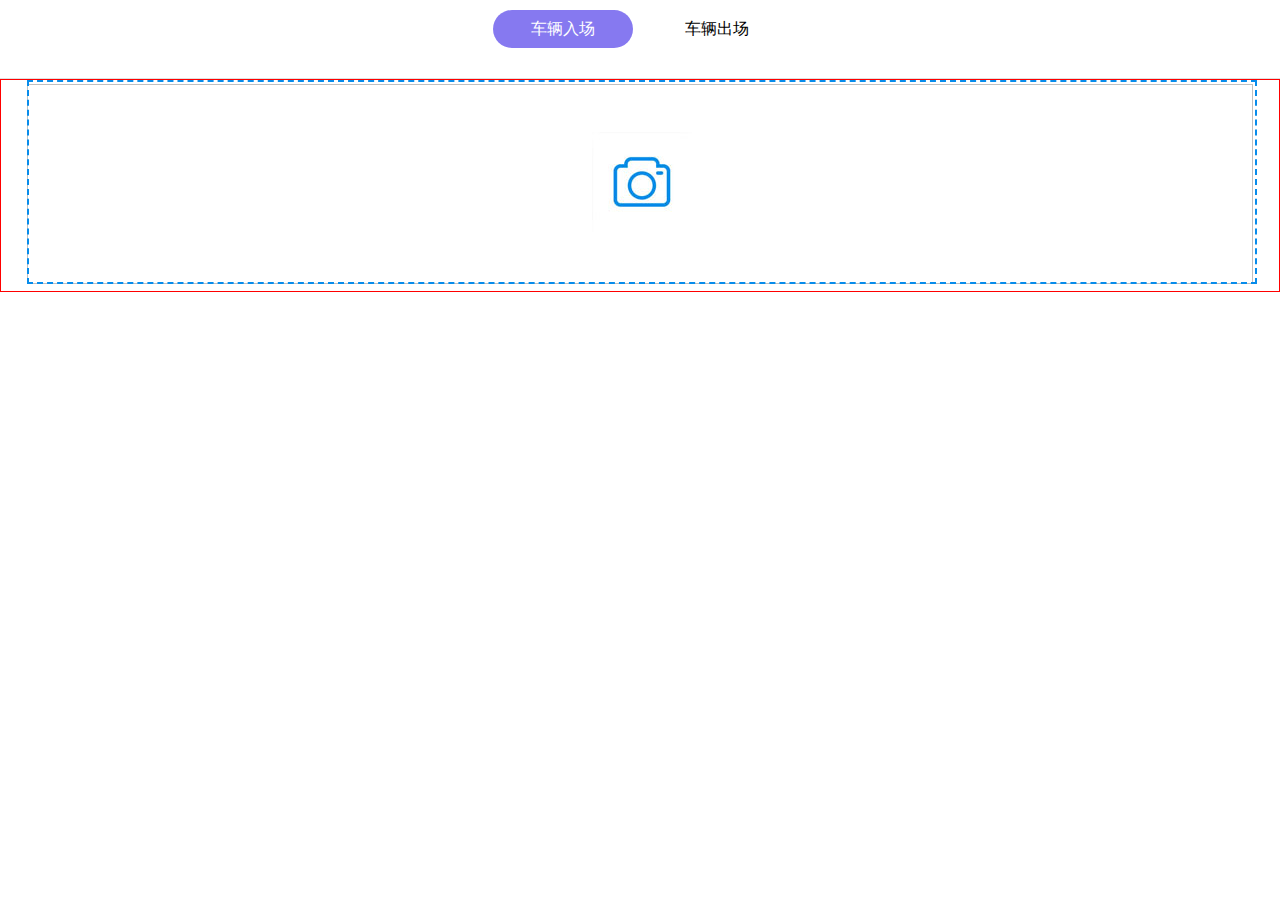
==== index.html @ 09776f49 "道路停车-2021-06-01" ====
﻿<!DOCTYPE html>
<html>

<head>
    <meta charset="utf-8">
    <meta http-equiv="X-UA-Compatible" content="IE=edge">
    <title>车辆系统</title>
    <meta name="description" content="">
    <meta name="viewport" content="width=device-width, initial-scale=1, shrink-to-fit=no">
    <meta name="robots" content="all,follow">
    <link rel="stylesheet" href="https://ajax.aspnetcdn.com/ajax/bootstrap/4.2.1/css/bootstrap.min.css">
    <link rel="stylesheet" href="css/style.default.css" id="theme-stylesheet">
    <link rel="stylesheet" type="text/css" href="css/verify.css">
    <link rel="stylesheet" type="text/css" href="statics/css/style.css"/>
</head>

<body>
<div class="customer">
    <div class="customer_top">
        <a href="javascript:;" class="two_sel" id="solutiont1"
           onMouseOver="hoverlia4('solutiont', 'solutiondiv', 1, 2,'two_sel')">车辆入场</a>
        <a href="javascript:;" id="solutiont2"
           onMouseOver="hoverlia4('solutiont', 'solutiondiv', 2, 2,'two_sel')">车辆出场</a>
    </div>
    <div id="solutiondiv1" style="border: red solid 1px;">
        <!--
            accept="image/*" 规定上传文件的类型，只支持图片
            capture="camera" 打开系统照相机进行拍照，触发
            onchange事件
          -->
        <div class="upload-file" id="upload-file">
            <input type="file" id="file" accept="image/*" onchange="getImageFile(event)" capture="camera">
        </div>
        <div style="margin-top: -200px">
            <img id='img' style="height: 200px;width: 96%;margin-left: 2%;">
        </div>
    </div>
    <div id="solutiondiv2" class="divhidden" style="border: #1c7430 solid 1px">

    </div>
</div>
<script src="statics/js/jquery.min.js"></script>
<script type="text/javascript">
    //js tab功能
    function g(o) {
        return document.getElementById(o);
    }

    function hoverlia4(t_n, t_n2, n, k, className) {
        for (var i = 1; i <= k; i++) {
            g(t_n2 + i).className = 'divhidden';
            g(t_n + i).className = '';
        }
        g(t_n2 + n).className = 'container';
        g(t_n + n).className = className;
        setTimeout(function () {
            $("#" + t_n2 + n).find(".anim").addClass("anim-show");
        }, 6)
    }

    //合作客户翻页调用
    $(".customer-buttons div").click(function () {
        var linum = $(this).index();
        var CaseList = $(".customer_items .item");
        $(this).addClass('disabled').siblings().removeClass('disabled');
        CaseList.eq(linum).show().siblings().hide();
    });

    function getImageFile(e) {
        // FileReader 方法参考地址：https://developer.mozilla.org/zh-CN/docs/Web/API/FileReader
        let reader = new FileReader();

        // readAsDataURL 方法参考地址：https://developer.mozilla.org/zh-CN/docs/Web/API/FileReader/readAsDataURL
        reader.readAsDataURL(e.target.files[0]);
        // 监听读取操作结束
        reader.onloadend = function () {
            // 取出base64代码
            var dataURL = reader.result;
            // 赋值到图片上显示出来
            document.getElementById("img").src = dataURL;
            document.getElementById('upload-file').style.backgroundImage='none';
        };
    }
</script>

</body>

</html>
---- css/style.default.css ----
/*
==========================================================
==========================================================

Bootstrap 4 Admin Template

https://bootstrapious.com/p/admin-template

==========================================================
==========================================================
*/
/*
* ==========================================================
*     GENERAL STYLES
* ==========================================================
*/
body {
  overflow-x: hidden;
}

a,
i,
span {
  display: inline-block;
  text-decoration: none;
  -webkit-transition: all 0.3s;
  transition: all 0.3s;
}

a:hover, a:focus,
i:hover,
i:focus,
span:hover,
span:focus {
  text-decoration: none;
}

section {
  padding: 50px 0;
}

canvas {
  -webkit-user-select: none;
  -moz-user-select: none;
  -ms-user-select: none;
  user-select: none;
}

.container-fluid {
  padding: 0 30px;
}

@media (max-width: 575px) {
  .container-fluid {
    padding: 0 15px;
  }
}

header.page-header {
  padding: 20px 0;
}

table {
  font-size: 0.9em;
  color: #666;
}

.card-close {
  position: absolute;
  top: 15px;
  right: 15px;
}

.card-close .dropdown-toggle {
  color: #999;
  background: none;
  border: none;
}

.card-close .dropdown-toggle:after {
  display: none;
}

.card-close .dropdown-menu {
  border: none;
  min-width: auto;
  font-size: 0.9em;
  border-radius: 0;
  -webkit-box-shadow: 3px 3px 3px rgba(0, 0, 0, 0.1), -2px -2px 3px rgba(0, 0, 0, 0.1);
  box-shadow: 3px 3px 3px rgba(0, 0, 0, 0.1), -2px -2px 3px rgba(0, 0, 0, 0.1);
}

.card-close .dropdown-menu a {
  color: #999 !important;
}

.card-close .dropdown-menu a:hover {
  background: #796AEE;
  color: #fff !important;
}

.card-close .dropdown-menu a i {
  margin-right: 10px;
  -webkit-transition: none;
  transition: none;
}

.content-inner {
  position: relative;
  width: calc(100% - 250px);
  min-height: calc(100vh - 70px);
  padding-bottom: 60px;
}

.content-inner.active {
  width: calc(100% - 90px);
}

.page-header {
  background: #fff;
  padding: 20px;
  -webkit-box-shadow: 2px 2px 2px rgba(0, 0, 0, 0.1);
  box-shadow: 2px 2px 2px rgba(0, 0, 0, 0.1);
  position: relative;
  z-index: 8;
}

*[class*="icon-"] {
  -webkit-transform: translateY(3px);
  transform: translateY(3px);
}

button,
input {
  outline: none !important;
}

.card {
  margin-bottom: 30px;
  -webkit-box-shadow: 2px 2px 2px rgba(0, 0, 0, 0.1), -1px 0 2px rgba(0, 0, 0, 0.05);
  box-shadow: 2px 2px 2px rgba(0, 0, 0, 0.1), -1px 0 2px rgba(0, 0, 0, 0.05);
}

.card-header {
  -webkit-box-shadow: 2px 2px 2px rgba(0, 0, 0, 0.05);
  box-shadow: 2px 2px 2px rgba(0, 0, 0, 0.05);
}

.card-header h1,
.card-header h2,
.card-header h3,
.card-header h4,
.card-header h5,
.card-header h6 {
  margin-bottom: 0;
}

.breadcrumb-holder {
  background: #fff;
}

.breadcrumb {
  background: #fff;
  position: relative;
  z-index: 7;
  border-radius: 0;
  padding: 15px 0;
  margin-bottom: 0;
}

.breadcrumb li.breadcrumb-item {
  color: #aaa;
  font-weight: 300;
}

/*=== Helpers ===*/
.text-bold {
  font-weight: 700;
}

.text-small {
  font-size: 0.9rem;
}

.text-xsmall {
  font-size: 0.8rem;
}

.bg-red {
  background: #ff7676 !important;
  color: #fff;
}

.bg-red:hover {
  color: #fff;
}

.bg-blue {
  background: #85b4f2 !important;
  color: #fff;
}

.bg-blue:hover {
  color: #fff;
}

.bg-yellow {
  background: #eef157 !important;
  color: #fff;
}

.bg-yellow:hover {
  color: #fff;
}

.bg-green {
  background: #54e69d !important;
  color: #fff;
}

.bg-green:hover {
  color: #fff;
}

.bg-orange {
  background: #ffc36d !important;
  color: #fff;
}

.bg-orange:hover {
  color: #fff;
}

.bg-violet {
  background: #796AEE !important;
  color: #fff;
}

.bg-violet:hover {
  color: #fff;
}

.bg-gray {
  background: #ced4da !important;
}

.bg-white {
  background: #fff !important;
}

.text-red {
  color: #ff7676;
}

.text-red:hover {
  color: #ff7676;
}

.text-yellow {
  color: #eef157;
}

.text-yellow:hover {
  color: #eef157;
}

.text-green {
  color: #54e69d;
}

.text-green:hover {
  color: #54e69d;
}

.text-orange {
  color: #ffc36d;
}

.text-orange:hover {
  color: #ffc36d;
}

.text-violet {
  color: #796AEE;
}

.text-violet:hover {
  color: #796AEE;
}

.text-blue {
  color: #85b4f2;
}

.text-blue:hover {
  color: #85b4f2;
}

.text-gray {
  color: #ced4da;
}

.text-gray:hover {
  color: #ced4da;
}

.text-uppercase {
  letter-spacing: 0.2em;
}

.lh-2 {
  line-height: 2;
}

.page {
  background: #EEF5F9;
}

.page .text-white {
  color: #fff;
}

.no-padding {
  padding: 0 !important;
}

.no-padding-bottom {
  padding-bottom: 0 !important;
}

.no-padding-top {
  padding-top: 0 !important;
}

.no-margin {
  margin: 0 !important;
}

.no-margin-bottom {
  margin-bottom: 0 !important;
}

.no-margin-top {
  margin-top: 0 !important;
}

.page {
  overflow-x: hidden;
}

.has-shadow {
  -webkit-box-shadow: 2px 2px 2px rgba(0, 0, 0, 0.1), -1px 0 2px rgba(0, 0, 0, 0.05);
  box-shadow: 2px 2px 2px rgba(0, 0, 0, 0.1), -1px 0 2px rgba(0, 0, 0, 0.05);
}

.badge {
  font-weight: 400;
}

.badge-rounded {
  border-radius: 50px;
}

.list-group-item {
  border-right: 0;
  border-left: 0;
}

.list-group-item:first-child, .list-group-item:last-child {
  border-radius: 0;
}

.overflow-hidden {
  overflow: hidden;
}

.tile-link {
  position: absolute;
  cursor: pointer;
  width: 100%;
  height: 100%;
  left: 0;
  top: 0;
  z-index: 30;
}

/*
* ==========================================================
*     SIDEBAR
* ==========================================================
*/
nav.side-navbar {
  background: #fff;
  min-width: 250px;
  max-width: 250px;
  color: #686a76;
  -webkit-box-shadow: 1px 1px 1px rgba(0, 0, 0, 0.1);
  box-shadow: 1px 1px 1px rgba(0, 0, 0, 0.1);
  z-index: 9;
  /*==== Sidebar Header ====*/
  /*==== Sidebar Menu ====*/
  /*==== Shrinked Sidebar ====*/
}

nav.side-navbar a {
  color: inherit;
  position: relative;
  font-size: 0.9em;
}

nav.side-navbar a[data-toggle="collapse"]::before {
  content: '\f104';
  display: inline-block;
  -webkit-transform: translateY(-50%);
  transform: translateY(-50%);
  font-family: 'FontAwesome';
  position: absolute;
  top: 50%;
  right: 20px;
}

nav.side-navbar a[aria-expanded="true"] {
  background: #EEF5F9;
}

nav.side-navbar a[aria-expanded="true"]::before {
  content: '\f107';
}

nav.side-navbar a i {
  font-size: 1.2em;
  margin-right: 10px;
  -webkit-transition: none;
  transition: none;
}

nav.side-navbar .sidebar-header {
  padding: 30px 15px;
}

nav.side-navbar .avatar {
  width: 55px;
  height: 55px;
}

nav.side-navbar .title {
  margin-left: 10px;
}

nav.side-navbar .title h1 {
  color: #333;
}

nav.side-navbar .title p {
  font-size: 0.9em;
  font-weight: 200;
  margin-bottom: 0;
  color: #aaa;
}

nav.side-navbar span.heading {
  text-transform: uppercase;
  font-weight: 400;
  margin-left: 20px;
  color: #ccc;
  font-size: 0.8em;
}

nav.side-navbar ul {
  padding: 15px 0;
}

nav.side-navbar ul li {
  /* submenu item active */
}

nav.side-navbar ul li a {
  padding: 10px 15px;
  text-decoration: none;
  display: block;
  font-weight: 300;
  border-left: 4px solid transparent;
}

nav.side-navbar ul li a:hover {
  background: #796AEE;
  border-left: 4px solid #3b25e6;
  color: #fff;
}

nav.side-navbar ul li li a {
  padding-left: 50px;
  background: #EEF5F9;
}

nav.side-navbar ul li.active > a {
  background: #796AEE;
  color: #fff;
  border-left: 4px solid #3b25e6;
}

nav.side-navbar ul li.active > a:hover {
  background: #796AEE;
}

nav.side-navbar ul li li.active > a {
  background: #8e81f1;
}

nav.side-navbar ul li ul {
  padding: 0;
}

nav.side-navbar.shrinked {
  min-width: 90px;
  max-width: 90px;
  text-align: center;
}

nav.side-navbar.shrinked span.heading {
  margin: 0;
}

nav.side-navbar.shrinked ul li a {
  padding: 15px 2px;
  border: none;
  font-size: 0.8em;
  color: #aaa;
  -webkit-transition: color 0.3s, background 0.3s;
  transition: color 0.3s, background 0.3s;
}

nav.side-navbar.shrinked ul li a[data-toggle="collapse"]::before {
  content: '\f107';
  -webkit-transform: translateX(50%);
  transform: translateX(50%);
  position: absolute;
  top: auto;
  right: 50%;
  bottom: 0;
  left: auto;
}

nav.side-navbar.shrinked ul li a[data-toggle="collapse"][aria-expanded="true"]::before {
  content: '\f106';
}

nav.side-navbar.shrinked ul li a:hover {
  color: #fff;
  border: none;
}

nav.side-navbar.shrinked ul li a:hover i {
  color: #fff;
}

nav.side-navbar.shrinked ul li a i {
  margin-right: 0;
  margin-bottom: 2px;
  display: block;
  font-size: 1rem;
  color: #333;
  -webkit-transition: color 0.3s;
  transition: color 0.3s;
}

nav.side-navbar.shrinked ul li.active > a {
  color: #fff;
}

nav.side-navbar.shrinked ul li.active > a i {
  color: #fff;
}

nav.side-navbar.shrinked .sidebar-header .title {
  display: none;
}

/* SIDEBAR MEDIAQUERIES ----------------------------------- */
@media (max-width: 1199px) {
  nav.side-navbar {
    margin-left: -90px;
    min-width: 90px;
    max-width: 90px;
    text-align: center;
    overflow: hidden;
  }
  nav.side-navbar span.heading {
    margin: 0;
  }
  nav.side-navbar ul li a {
    padding: 15px 2px;
    border: none;
    font-size: 0.8em;
    color: #aaa;
    -webkit-transition: color 0.3s, background 0.3s;
    transition: color 0.3s, background 0.3s;
  }
  nav.side-navbar ul li a[data-toggle="collapse"]::before {
    content: '\f107';
    -webkit-transform: translateX(50%);
    transform: translateX(50%);
    position: absolute;
    top: auto;
    right: 50%;
    bottom: 0;
    left: auto;
  }
  nav.side-navbar ul li a[data-toggle="collapse"][aria-expanded="true"]::before {
    content: '\f106';
  }
  nav.side-navbar ul li a:hover {
    color: #fff;
    border: none;
  }
  nav.side-navbar ul li a:hover i {
    color: #fff;
  }
  nav.side-navbar ul li a i {
    margin-right: 0;
    margin-bottom: 5px;
    display: block;
    font-size: 1.6em;
    color: #333;
    -webkit-transition: color 0.3s;
    transition: color 0.3s;
  }
  nav.side-navbar ul li.active > a {
    color: #fff;
  }
  nav.side-navbar ul li.active > a i {
    color: #fff;
  }
  nav.side-navbar .sidebar-header .title {
    display: none;
  }
  nav.side-navbar.shrinked {
    margin-left: 0;
  }
  .content-inner {
    width: 100%;
  }
  .content-inner.active {
    width: calc(100% - 90px);
  }
}

/*
* ==========================================================
*     MAIN NAVBAR
* ==========================================================
*/
nav.navbar {
  background: #2f333e;
  padding-top: 15px;
  padding-bottom: 15px;
  color: #fff;
  position: relative;
  border-radius: 0;
  -webkit-box-shadow: 2px 2px 2px rgba(0, 0, 0, 0.2);
  box-shadow: 2px 2px 2px rgba(0, 0, 0, 0.2);
  z-index: 10;
  padding-left: 0;
  padding-right: 0;
  /*==== Toggle Sidebar Btn ====*/
  /*==== Navbar Items ====*/
  /*==== Search Box ====*/
  /*==== Dropdowns ====*/
}

nav.navbar .badge {
  width: 22px;
  height: 22px;
  line-height: 22px;
  text-align: center;
  padding: 0;
  border-radius: 50%;
}

nav.navbar .navbar-holder {
  width: 100%;
}

nav.navbar a {
  color: inherit;
}

nav.navbar .container-fluid {
  width: 100%;
}

nav.navbar .menu-btn {
  margin-right: 20px;
  font-size: 1.2em;
  -webkit-transition: all 0.7s;
  transition: all 0.7s;
}

nav.navbar .menu-btn span {
  width: 20px;
  height: 2px;
  background: #fff;
  display: block;
  margin: 4px auto 0;
  -webkit-transition: all 0.3s cubic-bezier(0.81, -0.33, 0.345, 1.375);
  transition: all 0.3s cubic-bezier(0.81, -0.33, 0.345, 1.375);
}

nav.navbar .menu-btn span:nth-of-type(2) {
  position: relative;
  width: 35px;
  -webkit-transform: rotateY(180deg);
  transform: rotateY(180deg);
}

nav.navbar .menu-btn span:nth-of-type(2)::before, nav.navbar .menu-btn span:nth-of-type(2)::after {
  content: '';
  width: 6px;
  height: 2px;
  display: block;
  background: #fff;
  -webkit-transform: rotate(45deg);
  transform: rotate(45deg);
  position: absolute;
  top: 2px;
  left: 0;
  -webkit-transition: all 0.7s;
  transition: all 0.7s;
}

nav.navbar .menu-btn span:nth-of-type(2)::after {
  -webkit-transform: rotate(145deg);
  transform: rotate(145deg);
  position: absolute;
  top: -2px;
  left: 0;
}

nav.navbar .menu-btn.active span:first-of-type {
  -webkit-transform: translateY(12px);
  transform: translateY(12px);
}

nav.navbar .menu-btn.active span:nth-of-type(2) {
  -webkit-transform: none;
  transform: none;
}

nav.navbar .menu-btn.active span:last-of-type {
  -webkit-transform: translateY(-12px);
  transform: translateY(-12px);
}

nav.navbar .nav-link {
  position: relative;
}

nav.navbar .nav-link span.badge-corner {
  position: absolute;
  top: 0;
  right: 0;
  font-weight: 400;
  font-size: 0.7em;
}

nav.navbar .nav-link.language span {
  margin-left: .3rem;
  vertical-align: middle;
}

nav.navbar .nav-link.logout i {
  margin-left: 10px;
}

nav.navbar .nav-menu {
  margin-bottom: 0;
}

nav.navbar .search-box {
  width: 100%;
  height: 100%;
  position: absolute;
  top: 0;
  right: 0;
  padding: 0;
  background: #fff;
  z-index: 12;
  border-radius: 0;
  display: none;
}

nav.navbar .search-box .dismiss {
  position: absolute;
  top: 50%;
  right: 20px;
  -webkit-transform: translateY(-50%);
  transform: translateY(-50%);
  background: none;
  border: none;
  cursor: pointer;
  font-size: 1.5em;
  color: #999;
}

nav.navbar .search-box form {
  height: 100%;
}

nav.navbar .search-box form input {
  height: 100%;
  border: none;
  padding: 20px;
}

nav.navbar .dropdown-toggle::after {
  border: none !important;
  content: '\f107';
  vertical-align: baseline;
  font-family: 'FontAwesome';
  margin-left: .3rem;
}

nav.navbar .dropdown-menu {
  right: 0;
  min-width: 250px;
  left: auto;
  margin-top: 15px;
  margin-bottom: 0;
  padding: 15px 0;
  max-width: 400px;
  border-radius: 0;
  border: none;
  -webkit-box-shadow: 2px 2px 2px rgba(0, 0, 0, 0.1), -2px 0 2px rgba(0, 0, 0, 0.1);
  box-shadow: 2px 2px 2px rgba(0, 0, 0, 0.1), -2px 0 2px rgba(0, 0, 0, 0.1);
}

nav.navbar .dropdown-menu .dropdown-item {
  background: #fff;
  padding: 10px 20px;
  font-size: 0.8rem;
  color: #777;
  width: 100%;
}

nav.navbar .dropdown-menu .dropdown-item:hover {
  background: #f5f5f5;
}

nav.navbar .dropdown-menu .dropdown-item i {
  width: 30px;
  height: 30px;
  line-height: 30px;
  background: #796AEE;
  text-align: center;
  color: #fff;
  border-radius: 50%;
  margin-right: 10px;
}

nav.navbar .dropdown-menu .dropdown-item small {
  margin-left: 40px;
}

nav.navbar .dropdown-menu span {
  position: static;
  font-size: 0.9em;
  color: #999;
}

nav.navbar .dropdown-menu strong {
  font-weight: 700;
}

nav.navbar .dropdown-menu .msg-profile {
  width: 45px;
  height: 45px;
  margin-right: 10px;
}

nav.navbar .dropdown-menu h3 {
  font-weight: 500;
}

/* MAIN NAVBAR MEDIAQUERIES ----------------------------------- */
@media (max-width: 1199px) {
  nav.navbar {
    /*==== Toggle Sidebar Btn ====*/
  }
  nav.navbar .menu-btn {
    margin-right: 20px;
    font-size: 1.2em;
    -webkit-transition: all 0.7s;
    transition: all 0.7s;
  }
  nav.navbar .menu-btn span:first-of-type {
    -webkit-transform: translateY(12px);
    transform: translateY(12px);
  }
  nav.navbar .menu-btn span:nth-of-type(2) {
    -webkit-transform: none;
    transform: none;
  }
  nav.navbar .menu-btn span:nth-of-type(2)::before, nav.navbar .menu-btn span:nth-of-type(2)::after {
    -webkit-transform: rotate(45deg);
    transform: rotate(45deg);
  }
  nav.navbar .menu-btn span:nth-of-type(2)::after {
    -webkit-transform: rotate(145deg);
    transform: rotate(145deg);
    position: absolute;
    top: -2px;
    left: 0;
  }
  nav.navbar .menu-btn span:last-of-type {
    -webkit-transform: translateY(-12px);
    transform: translateY(-12px);
  }
  nav.navbar .menu-btn.active span:first-of-type {
    -webkit-transform: none;
    transform: none;
  }
  nav.navbar .menu-btn.active span:nth-of-type(2) {
    -webkit-transform: rotateY(180deg);
    transform: rotateY(180deg);
  }
  nav.navbar .menu-btn.active span:last-of-type {
    -webkit-transform: none;
    transform: none;
  }
}

@media (max-width: 575px) {
  nav.navbar {
    font-size: 14px;
  }
  nav.navbar .badge {
    width: 19px;
    height: 19px;
  }
  nav.navbar .nav-item > a {
    font-size: 13px;
  }
  nav.navbar .dropdown-menu {
    right: auto;
    left: -50%;
    -webkit-transform: translateX(-50%);
    transform: translateX(-50%);
  }
}

/*
* ==========================================================
*     DASHBOARD COUNTS SECTION
* ==========================================================
*/
section.dashboard-counts .icon {
  width: 40px;
  height: 40px;
  line-height: 40px;
  text-align: center;
  min-width: 40px;
  max-width: 40px;
  border-radius: 50%;
}

section.dashboard-counts .title {
  font-size: 1.1em;
  font-weight: 300;
  color: #777;
  margin: 0 20px;
}

section.dashboard-counts .progress {
  margin-top: 10px;
  height: 4px;
}

section.dashboard-counts .number {
  font-size: 1.8em;
  font-weight: 300;
}

section.dashboard-counts .number strong {
  font-weight: 700;
}

section.dashboard-counts .row {
  padding: 30px 15px;
  margin: 0;
}

section.dashboard-counts div[class*='col-'] .item {
  border-right: 1px solid #eee;
  padding: 15px 0;
}

section.dashboard-counts div[class*='col-']:last-of-type .item {
  border-right: none;
}

/*  DASHBOARD COUNTS MEDIAQUERIES ------------------------ */
@media (max-width: 1199px) {
  section.dashboard-counts div[class*='col-']:nth-of-type(2) .item {
    border-right: none;
  }
}

@media (max-width: 575px) {
  section.dashboard-counts div[class*='col-'] .item {
    border-right: none;
  }
}

/*
* ==========================================================
*     DASHBOARD HEADER SECTION
* ==========================================================
*/
.statistic {
  padding: 20px 15px;
  margin-bottom: 15px;
}

.statistic:last-of-type {
  margin-bottom: 0;
}

.statistic strong {
  font-size: 1.5em;
  color: #333;
  font-weight: 700;
  line-height: 1;
}

.statistic small {
  color: #aaa;
  text-transform: uppercase;
}

.statistic .icon {
  width: 40px;
  height: 40px;
  line-height: 40px;
  text-align: center;
  min-width: 40px;
  max-width: 40px;
  color: #fff;
  border-radius: 50%;
  margin-right: 15px;
}

.chart .title {
  padding: 15px 0 0 15px;
}

.chart .title strong {
  font-weight: 700;
  font-size: 1.2em;
}

.chart .title small {
  color: #aaa;
  text-transform: uppercase;
}

.chart .line-chart {
  width: 100%;
  height: 100%;
  padding: 20px 0;
}

.chart .line-chart canvas {
  width: calc(100% - 30px) !important;
}

.chart .bar-chart {
  margin-bottom: 15px;
}

.chart .bar-chart canvas {
  padding: 15px;
  width: 100%;
  margin: 0;
}

/*  DASHBOARD HEADER  MEDIAQUERIES ------------------------*/
@media (max-width: 991px) {
  section.dashboard-header div[class*='col-'] {
    margin-bottom: 20px;
  }
}

/*
* ==========================================================
*     PROJECTS SECTION
* ==========================================================
*/
.project .row {
  margin: 0;
  padding: 15px 0;
  margin-bottom: 15px;
}

.project div[class*='col-'] {
  border-right: 1px solid #eee;
}

.project .text h3 {
  margin-bottom: 0;
  color: #555;
}

.project .text small {
  color: #aaa;
  font-size: 0.75em;
}

.project .project-date span {
  font-size: 0.9em;
  color: #999;
}

.project .image {
  max-width: 50px;
  min-width: 50px;
  height: 50px;
  margin-right: 15px;
}

.project .time,
.project .comments,
.project .project-progress {
  color: #999;
  font-size: 0.9em;
  margin-right: 20px;
}

.project .time i,
.project .comments i,
.project .project-progress i {
  margin-right: 5px;
}

.project .project-progress {
  width: 200px;
}

.project .project-progress .progress {
  height: 4px;
}

.project .card {
  margin-bottom: 0;
}

/* PROJECTS SECTION ------------------------------------- */
@media (max-width: 991px) {
  .project .right-col {
    margin-top: 20px;
    margin-left: 65px;
  }
  .project .project-progress {
    width: 150px;
  }
}

@media (max-width: 480px) {
  .project .project-progress {
    display: none;
  }
}

/*
* ==========================================================
*     CLIENT SECTION
* ==========================================================
*/
/*====== Work Amount Box ======*/
.work-amount .chart {
  margin: 40px auto;
  position: relative;
}

.work-amount .chart .text {
  display: inline-block;
  position: absolute;
  top: 50%;
  left: 50%;
  -webkit-transform: translate(-50%, -50%);
  transform: translate(-50%, -50%);
}

.work-amount .chart strong {
  font-size: 1.5rem;
}

.work-amount .chart span {
  color: #999;
  font-weight: 300;
}

.work-amount li span {
  font-size: 0.85em;
  margin-bottom: 10px;
  color: #777;
  display: block;
}

.work-amount li span::before {
  content: '';
  display: inline-block;
  margin-right: 10px;
  width: 7px;
  height: 7px;
  line-height: 7px;
  background: #85b4f2;
  border-radius: 50%;
}

/*====== Client Profile Box ======*/
.client .client-avatar {
  width: 100px;
  height: 100px;
  margin: 0 auto;
  position: relative;
}

.client .client-avatar .status {
  content: '';
  display: block;
  width: 18px;
  height: 18px;
  border: 3px solid #fff;
  border-radius: 50%;
  position: absolute;
  right: 4px;
  bottom: 4px;
}

.client .client-title {
  margin-top: 20px;
}

.client .client-title h3 {
  font-weight: 500;
  color: #555;
}

.client .client-title span {
  font-size: 0.9em;
  color: #aaa;
  display: block;
}

.client .client-title a {
  padding: 2px 30px;
  border-radius: 40px;
  background: #54e69d;
  color: #fff;
  margin-top: 5px;
  font-size: 0.9em;
  text-decoration: none;
}

.client .client-title a:hover {
  background: #85b4f2;
}

.client .client-info {
  margin-top: 20px;
}

.client .client-info strong {
  font-weight: 700;
}

.client .client-social {
  margin-top: 20px;
}

.client .client-social a {
  color: #aaa;
}

/*====== Total Overdue Box ======*/
.overdue .chart canvas {
  width: 100% !important;
  z-index: 1;
}

.overdue .card {
  margin-bottom: 0;
}

.overdue .card-body {
  padding: 20px;
}

.overdue .card-body small {
  font-weight: 300;
  color: #aaa;
}

.overdue .card-body h3 {
  margin-bottom: 5px;
}

.overdue .number {
  font-size: 1.8em;
  font-weight: 400;
  color: #555;
  margin: 35px 0;
}

/*
* ==========================================================
*     FEEDS SECTION
* ==========================================================
*/
/*====== Checklist Box ======*/
.checklist label {
  font-size: 0.8em;
  color: #999;
  line-height: 1.8em;
  margin-bottom: 0;
}

.checklist .item {
  padding: 20px;
}

.checklist .item:nth-of-type(even) {
  background: #fafafa;
}

/*====== Trending Articles Box ======*/
.articles a {
  text-decoration: none !important;
  display: block;
  margin-bottom: 0;
  color: #555;
}

.articles .badge {
  font-size: 0.7em;
  padding: 5px 10px;
  line-height: 1;
  margin-left: 10px;
}

.articles .item {
  padding: 20px;
}

.articles .item:nth-of-type(even) {
  background: #fafafa;
}

.articles .item .image {
  min-width: 50px;
  max-width: 50px;
  height: 50px;
  margin-right: 15px;
}

.articles .item img {
  padding: 3px;
  border: 1px solid #28a745;
}

.articles .item h3 {
  color: #555;
  font-weight: 400;
  margin-bottom: 0;
}

.articles .item small {
  color: #aaa;
  font-size: 0.75em;
}

/*
* ==========================================================
*     UPDATES SECTION
* ==========================================================
*/
/*====== Recent Updates Box ======*/
.recent-updates .item {
  padding: 20px;
}

.recent-updates .item:nth-of-type(even) {
  background: #fafafa;
}

.recent-updates .icon {
  margin-right: 10px;
}

.recent-updates h5 {
  margin-bottom: 5px;
  color: #333;
  font-weight: 400;
}

.recent-updates p {
  font-size: 0.8em;
  color: #aaa;
  margin-bottom: 0;
}

.recent-updates .date {
  font-size: 0.9em;
  color: #adadad;
}

.recent-updates .date strong {
  font-size: 1.4em;
  line-height: 0.8em;
  display: block;
}

.recent-updates .date span {
  font-size: 0.9em;
  font-weight: 300;
}

/*====== Daily Feeds Box ======*/
.daily-feeds .item {
  padding: 20px;
  border-bottom: 1px solid #eee;
}

.daily-feeds .feed-profile {
  max-width: 50px;
  min-width: 50px;
  margin-right: 10px;
}

.daily-feeds h5 {
  margin-bottom: 0;
  color: #555;
}

.daily-feeds span {
  font-size: 0.8em;
  color: #999;
}

.daily-feeds .full-date {
  font-size: 0.85em;
  color: #aaa;
  font-weight: 300;
}

.daily-feeds .CTAs {
  margin-top: 5px;
}

.daily-feeds .CTAs a {
  font-size: 0.7em;
  padding: 3px 8px;
  margin-right: 5px;
}

.daily-feeds .CTAs a i {
  margin-right: 5px;
}

.daily-feeds .quote {
  background: #fafafa;
  margin-top: 5px;
  border-radius: 0;
  padding: 15px;
  margin-left: 60px;
}

.daily-feeds .quote small {
  font-size: 0.75em;
  color: #777;
}

.daily-feeds .date {
  font-size: 0.9em;
  color: #aaa;
}

/*====== Recent Activities Box ======*/
.recent-activities .item {
  padding: 0 15px;
  border-bottom: 1px solid #eee;
}

.recent-activities .item div[class*='col-'] {
  padding: 15px;
}

.recent-activities h5 {
  font-weight: 400;
  color: #333;
}

.recent-activities p {
  font-size: 0.75em;
  color: #999;
}

.recent-activities .icon {
  width: 35px;
  height: 35px;
  line-height: 35px;
  background: #f5f5f5;
  text-align: center;
  display: inline-block;
}

.recent-activities .date {
  font-size: 0.75em;
  color: #999;
  padding: 10px;
}

.recent-activities .date-holder {
  padding: 0 !important;
  border-right: 1px solid #eee;
}

/*
* ==========================================================
*     FOOTER
* ==========================================================
*/
footer.main-footer {
  position: absolute;
  bottom: 0;
  width: 100%;
  background: #2f333e;
  color: #fff;
  padding: 20px 10px;
}

footer.main-footer a {
  color: inherit;
}

footer.main-footer p {
  margin: 0;
  font-size: 0.8em;
}

/* FOOTER MEDIAQUERIES  --------------------------------- */
@media (max-width: 575px) {
  footer.main-footer div[class*='col'] {
    text-align: center !important;
  }
}

section.charts div[class*="col-"] {
  margin-bottom: 30px;
}

section.charts header {
  padding: 30px 0;
}

section.charts div[class*="col-"] {
  margin-bottom: 0;
}

/*
* ==========================================================
*     LINE CHART
* ==========================================================
*/
.line-chart-example .card-block {
  padding: 20px;
}

/*
* ==========================================================
*     POLAR CHART
* ==========================================================
*/
/*
* ==========================================================
*     POLAR CHART
* ==========================================================
*/
.polar-chart-example canvas {
  max-width: 350px;
  max-height: 350px;
  margin: 20px auto;
}

/*
* ==========================================================
*     PIE CHART
* ==========================================================
*/
.pie-chart-example canvas {
  max-width: 350px;
  max-height: 350px;
  margin: 15px auto;
}

/*
* ==========================================================
*     RADAR CHART
* ==========================================================
*/
.radar-chart-example canvas {
  max-width: 350px;
  max-height: 350px;
  margin: 20px auto;
}

/* FORMS MEDIAQUERIES -------------------------- */
@media (max-width: 991px) {
  section.charts h2 {
    font-size: 1rem;
  }
}

/*
* ==========================================================
*     FORMS
* ==========================================================
*/
.form-control {
  height: calc(2.25rem + 2px);
  border: 1px solid #dee2e6;
  border-radius: 0;
  padding: 0.375rem 0.75rem;
}

.form-control::-moz-placeholder {
  font-size: 0.9em;
  font-weight: 300;
  font-family: "Poppins", sans-serif;
  color: #aaa;
}

.form-control::-webkit-input-placeholder {
  font-size: 0.9em;
  font-weight: 300;
  font-family: "Poppins", sans-serif;
  color: #aaa;
}

.form-control:-ms-input-placeholder {
  font-size: 0.9em;
  font-weight: 300;
  font-family: "Poppins", sans-serif;
  color: #aaa;
}

.form-control:focus {
  color: #495057;
  background-color: #fff;
  border-color: #796AEE;
  outline: none;
  -webkit-box-shadow: 0 0 0 0.2rem rgba(121, 106, 238, 0.25);
  box-shadow: 0 0 0 0.2rem rgba(121, 106, 238, 0.25);
}

.form-control-sm {
  height: calc(1.8125rem + 2px);
  padding: 0.25rem 0.5rem;
  font-size: 0.875rem;
  line-height: 1.5;
}

.form-control-lg {
  height: calc(2.875rem + 2px);
  padding: 0.5rem 1rem;
  font-size: 1.25rem;
  line-height: 1.5;
}

textarea.form-control {
  height: auto;
}

select.form-control[size], select.form-control[multiple] {
  height: auto;
}

select.form-control option {
  color: #999;
}

.input-group .dropdown-menu {
  padding: 15px;
  color: #777;
  border-radius: 0;
}

.input-group .dropdown-menu a {
  padding: 5px 0;
  color: inherit;
  text-decoration: none;
}

.input-group .dropdown-menu a:hover {
  color: #796AEE;
  background: none;
}

.input-group-text {
  color: #868e96;
  background: #f8f9fa;
  border-color: #dee2e6;
  border-radius: 0;
}

.input-group-text .checkbox-template, .input-group-text .radio-template {
  -webkit-transform: none;
  transform: none;
}

.form-control-label {
  font-size: .9rem;
  color: #777;
}

button, input[type='submit'] {
  cursor: pointer;
  font-family: inherit;
  font-weight: 300 !important;
}

.input-group .dropdown-toggle {
  background: #f5f5f5;
  color: #777;
}

.checkbox-template, .radio-template {
  -webkit-transform: translateY(3px);
  transform: translateY(3px);
  -webkit-user-select: none;
  -moz-user-select: none;
  -ms-user-select: none;
  user-select: none;
  cursor: pointer;
  position: relative;
}

.checkbox-template + label, .radio-template + label {
  margin-left: 10px;
}

.checkbox-template::before, .radio-template::before {
  margin-right: 10px;
  content: '';
  display: inline-block;
  -webkit-transform: translate(-2px, -2px);
  transform: translate(-2px, -2px);
  width: 18px;
  height: 18px;
  line-height: 18px;
  text-align: center;
  background: #dae2e7;
  -webkit-transition: all 0.2s;
  transition: all 0.2s;
}

.checkbox-template::after, .radio-template::after {
  content: '\f00c';
  width: 12px;
  height: 12px;
  line-height: 12px;
  text-align: center;
  display: block;
  font-family: 'FontAwesome';
  position: absolute;
  top: 1px;
  left: 1px;
  font-size: 0.7em;
  opacity: 0;
  -webkit-transition: all 0.2s;
  transition: all 0.2s;
  color: #fff;
}

.checkbox-template:checked::before, .radio-template:checked::before {
  background: #796AEE;
}

.checkbox-template:checked::after, .radio-template:checked::after {
  opacity: 1;
}

.radio-template::before {
  border-radius: 50%;
  -webkit-transform: translate(-3px, -3px);
  transform: translate(-3px, -3px);
}

.radio-template::after {
  width: 6px;
  height: 6px;
  line-height: 6px;
  text-align: center;
  position: absolute;
  top: 3px;
  left: 3px;
  border-radius: 50%;
  content: '';
}

.radio-template:checked::after {
  background: #fff;
}

input.input-material {
  width: 100%;
  border: none;
  border-bottom: 1px solid #eee;
  padding: 10px 0;
}

input.input-material.is-invalid {
  border-color: #dc3545 !important;
}

input.input-material:focus {
  border-color: #796AEE;
}

input.input-material ~ label {
  color: #aaa;
  position: absolute;
  top: 14px;
  left: 0;
  cursor: text;
  -webkit-transition: all 0.2s;
  transition: all 0.2s;
  font-weight: 300;
}

input.input-material ~ label.active {
  font-size: 0.8rem;
  top: -10px;
  color: #796AEE;
}

input.input-material.is-invalid ~ label {
  color: #dc3545;
}

.form-group-material {
  position: relative;
  margin-bottom: 30px;
}

.modal-content {
  border-radius: 0;
}

.i-checks {
  display: -webkit-box;
  display: -ms-flexbox;
  display: flex;
}

/*
* ==========================================================
*     FORM PAGE
* ==========================================================
*/
.forms p {
  font-size: 0.9em;
  color: #555;
}

.forms form small {
  font-size: 0.8em;
  color: #999;
  font-weight: 300;
}

.forms .line {
  width: 100%;
  height: 1px;
  border-bottom: 1px dashed #eee;
  margin: 30px 0;
}

/*
* ==========================================================
*     LOGIN PAGE
* ==========================================================
*/
.login-page {
  position: relative;
}

.login-page::before {
  content: '';
  width: 100%;
  height: 100%;
  display: block;
  z-index: -1;
  background: url(../img/p_big3.jpg);
  background-size: cover;
  -webkit-filter: blur(10px);
  filter: blur(10px);
  z-index: 1;
  position: absolute;
  top: 0;
  right: 0;
}

.login-page .container {
  min-height: 100vh;
  z-index: 999;
  padding: 20px;
  position: relative;
}

.login-page .form-holder {
  width: 100%;
  border-radius: 5px;
  overflow: hidden;
  margin-bottom: 50px;
}

.login-page .form-holder .info, .login-page .form-holder .form {
  min-height: 70vh;
  padding: 40px;
  height: 100%;
}

.login-page .form-holder div[class*='col-'] {
  padding: 0;
}

.login-page .form-holder .info {
  background: rgba(121, 106, 238, 0.9);
  color: #fff;
}

.login-page .form-holder .info h1 {
  font-size: 2.5em;
  font-weight: 600;
}

.login-page .form-holder .info p {
  font-weight: 300;
}

.login-page .form-holder .form .form-group {
  position: relative;
  margin-bottom: 20px;
}

.login-page .form-holder .form .content {
  width: 100%;
}

.login-page .form-holder .form form {
  width: 100%;
  max-width: 400px;
}

.login-page .form-holder .form #login, .login-page .form-holder .form #register {
  margin-bottom: 20px;
  cursor: pointer;
  margin-top: 15px;
}

.login-page .form-holder .form a.forgot-pass, .login-page .form-holder .form a.signup {
  font-size: 0.9em;
  color: #85b4f2;
}

.login-page .form-holder .form small {
  color: #aaa;
}

.login-page .form-holder .form .terms-conditions label {
  cursor: pointer;
  color: #aaa;
  font-size: 0.9em;
}

.login-page .copyrights {
  width: 100%;
  z-index: 9999;
  position: absolute;
  bottom: 0;
  left: 0;
  color: #fff;
}

@media (max-width: 991px) {
  .login-page .info, .login-page .form {
    min-height: auto !important;
  }
  /*.login-page .info {*/
  /*  padding-top: 100px !important;*/
  /*  padding-bottom: 100px !important;*/
  /*}*/
}

/*

=====================
STYLE SWITCHER FOR DEMO
=====================

*/
#style-switch-button {
  position: fixed;
  top: 120px;
  right: 0px;
  border-radius: 0;
  z-index: 12;
}

#style-switch {
  width: 300px;
  padding: 20px;
  position: fixed;
  top: 160px;
  right: 0;
  background: #fff;
  border: solid 1px #ced4da;
  z-index: 12;
}

#style-switch h4 {
  color: #495057;
}

/* ========================================= 
   THEMING OF BOOTSTRAP COMPONENTS           
   ========================================= */
/*
 * 1. NAVBAR
 */
.navbar {
  padding: 0.5rem 1rem;
}

.navbar-brand {
  display: inline-block;
  padding-top: 0.3125rem;
  padding-bottom: 0.3125rem;
  margin-right: 1rem;
  font-size: 1.25rem;
}

.navbar-toggler {
  padding: 0.25rem 0.75rem;
  font-size: 1.25rem;
  line-height: 1;
  border: 1px solid transparent;
  border-radius: 0.25rem;
}

.navbar-light .navbar-brand {
  color: rgba(0, 0, 0, 0.9);
}

.navbar-light .navbar-brand:focus, .navbar-light .navbar-brand:hover {
  color: rgba(0, 0, 0, 0.9);
}

.navbar-light .navbar-nav .nav-link {
  color: rgba(0, 0, 0, 0.5);
}

.navbar-light .navbar-nav .nav-link:focus, .navbar-light .navbar-nav .nav-link:hover {
  color: rgba(0, 0, 0, 0.7);
}

.navbar-light .navbar-nav .nav-link.disabled {
  color: rgba(0, 0, 0, 0.3);
}

.navbar-light .navbar-nav .show > .nav-link,
.navbar-light .navbar-nav .active > .nav-link,
.navbar-light .navbar-nav .nav-link.show,
.navbar-light .navbar-nav .nav-link.active {
  color: rgba(0, 0, 0, 0.9);
}

.navbar-light .navbar-toggler {
  color: rgba(0, 0, 0, 0.5);
  border-color: rgba(0, 0, 0, 0.1);
}

.navbar-light .navbar-toggler-icon {
  background-image: url("data:image/svg+xml;charset=utf8,%3Csvg viewBox='0 0 30 30' xmlns='http://www.w3.org/2000/svg'%3E%3Cpath stroke='rgba(0, 0, 0, 0.5)' stroke-width='2' stroke-linecap='round' stroke-miterlimit='10' d='M4 7h22M4 15h22M4 23h22'/%3E%3C/svg%3E");
}

.navbar-light .navbar-text {
  color: rgba(0, 0, 0, 0.5);
}

.navbar-dark .navbar-brand {
  color: #fff;
}

.navbar-dark .navbar-brand:focus, .navbar-dark .navbar-brand:hover {
  color: #fff;
}

.navbar-dark .navbar-nav .nav-link {
  color: rgba(255, 255, 255, 0.5);
}

.navbar-dark .navbar-nav .nav-link:focus, .navbar-dark .navbar-nav .nav-link:hover {
  color: rgba(255, 255, 255, 0.75);
}

.navbar-dark .navbar-nav .nav-link.disabled {
  color: rgba(255, 255, 255, 0.25);
}

.navbar-dark .navbar-nav .show > .nav-link,
.navbar-dark .navbar-nav .active > .nav-link,
.navbar-dark .navbar-nav .nav-link.show,
.navbar-dark .navbar-nav .nav-link.active {
  color: #fff;
}

.navbar-dark .navbar-toggler {
  color: rgba(255, 255, 255, 0.5);
  border-color: rgba(255, 255, 255, 0.1);
}

.navbar-dark .navbar-toggler-icon {
  background-image: url("data:image/svg+xml;charset=utf8,%3Csvg viewBox='0 0 30 30' xmlns='http://www.w3.org/2000/svg'%3E%3Cpath stroke='rgba(255, 255, 255, 0.5)' stroke-width='2' stroke-linecap='round' stroke-miterlimit='10' d='M4 7h22M4 15h22M4 23h22'/%3E%3C/svg%3E");
}

.navbar-dark .navbar-text {
  color: rgba(255, 255, 255, 0.5);
}

/*
 * 2. BUTTONS
 */
.btn {
  font-weight: 400;
  border: 1px solid transparent;
  padding: 0.375rem 0.75rem;
  font-size: 1rem;
  line-height: 1.5;
  border-radius: 0.25rem;
  -webkit-transition: color 0.15s ease-in-out, background-color 0.15s ease-in-out, border-color 0.15s ease-in-out, -webkit-box-shadow 0.15s ease-in-out;
  transition: color 0.15s ease-in-out, background-color 0.15s ease-in-out, border-color 0.15s ease-in-out, -webkit-box-shadow 0.15s ease-in-out;
  transition: color 0.15s ease-in-out, background-color 0.15s ease-in-out, border-color 0.15s ease-in-out, box-shadow 0.15s ease-in-out;
  transition: color 0.15s ease-in-out, background-color 0.15s ease-in-out, border-color 0.15s ease-in-out, box-shadow 0.15s ease-in-out, -webkit-box-shadow 0.15s ease-in-out;
}

.btn:focus, .btn.focus {
  outline: 0;
  -webkit-box-shadow: 0 0 0 0.2rem rgba(121, 106, 238, 0.25);
  box-shadow: 0 0 0 0.2rem rgba(121, 106, 238, 0.25);
}

.btn.disabled, .btn:disabled {
  opacity: .65;
}

.btn:not([disabled]):not(.disabled):active, .btn:not([disabled]):not(.disabled).active {
  background-image: none;
}

.btn-primary {
  color: color-yiq(#796AEE);
  background-color: #796AEE;
  border-color: #796AEE;
}

.btn-primary:hover {
  color: color-yiq(#5a48ea);
  background-color: #5a48ea;
  border-color: #503ce9;
}

.btn-primary:focus, .btn-primary.focus {
  -webkit-box-shadow: 0 0 0 0.2rem rgba(121, 106, 238, 0.5);
  box-shadow: 0 0 0 0.2rem rgba(121, 106, 238, 0.5);
}

.btn-primary.disabled, .btn-primary:disabled {
  color: color-yiq(#796AEE);
  background-color: #796AEE;
  border-color: #796AEE;
}

.btn-primary:not(:disabled):not(.disabled):active, .btn-primary:not(:disabled):not(.disabled).active,
.show > .btn-primary.dropdown-toggle {
  color: color-yiq(#503ce9);
  background-color: #503ce9;
  border-color: #4631e7;
}

.btn-primary:not(:disabled):not(.disabled):active:focus, .btn-primary:not(:disabled):not(.disabled).active:focus,
.show > .btn-primary.dropdown-toggle:focus {
  -webkit-box-shadow: 0 0 0 0.2rem rgba(121, 106, 238, 0.5);
  box-shadow: 0 0 0 0.2rem rgba(121, 106, 238, 0.5);
}

.btn-secondary {
  color: color-yiq(#868e96);
  background-color: #868e96;
  border-color: #868e96;
}

.btn-secondary:hover {
  color: color-yiq(#727b84);
  background-color: #727b84;
  border-color: #6c757d;
}

.btn-secondary:focus, .btn-secondary.focus {
  -webkit-box-shadow: 0 0 0 0.2rem rgba(134, 142, 150, 0.5);
  box-shadow: 0 0 0 0.2rem rgba(134, 142, 150, 0.5);
}

.btn-secondary.disabled, .btn-secondary:disabled {
  color: color-yiq(#868e96);
  background-color: #868e96;
  border-color: #868e96;
}

.btn-secondary:not(:disabled):not(.disabled):active, .btn-secondary:not(:disabled):not(.disabled).active,
.show > .btn-secondary.dropdown-toggle {
  color: color-yiq(#6c757d);
  background-color: #6c757d;
  border-color: #666e76;
}

.btn-secondary:not(:disabled):not(.disabled):active:focus, .btn-secondary:not(:disabled):not(.disabled).active:focus,
.show > .btn-secondary.dropdown-toggle:focus {
  -webkit-box-shadow: 0 0 0 0.2rem rgba(134, 142, 150, 0.5);
  box-shadow: 0 0 0 0.2rem rgba(134, 142, 150, 0.5);
}

.btn-success {
  color: color-yiq(#28a745);
  background-color: #28a745;
  border-color: #28a745;
}

.btn-success:hover {
  color: color-yiq(#218838);
  background-color: #218838;
  border-color: #1e7e34;
}

.btn-success:focus, .btn-success.focus {
  -webkit-box-shadow: 0 0 0 0.2rem rgba(40, 167, 69, 0.5);
  box-shadow: 0 0 0 0.2rem rgba(40, 167, 69, 0.5);
}

.btn-success.disabled, .btn-success:disabled {
  color: color-yiq(#28a745);
  background-color: #28a745;
  border-color: #28a745;
}

.btn-success:not(:disabled):not(.disabled):active, .btn-success:not(:disabled):not(.disabled).active,
.show > .btn-success.dropdown-toggle {
  color: color-yiq(#1e7e34);
  background-color: #1e7e34;
  border-color: #1c7430;
}

.btn-success:not(:disabled):not(.disabled):active:focus, .btn-success:not(:disabled):not(.disabled).active:focus,
.show > .btn-success.dropdown-toggle:focus {
  -webkit-box-shadow: 0 0 0 0.2rem rgba(40, 167, 69, 0.5);
  box-shadow: 0 0 0 0.2rem rgba(40, 167, 69, 0.5);
}

.btn-info {
  color: color-yiq(#17a2b8);
  background-color: #17a2b8;
  border-color: #17a2b8;
}

.btn-info:hover {
  color: color-yiq(#138496);
  background-color: #138496;
  border-color: #117a8b;
}

.btn-info:focus, .btn-info.focus {
  -webkit-box-shadow: 0 0 0 0.2rem rgba(23, 162, 184, 0.5);
  box-shadow: 0 0 0 0.2rem rgba(23, 162, 184, 0.5);
}

.btn-info.disabled, .btn-info:disabled {
  color: color-yiq(#17a2b8);
  background-color: #17a2b8;
  border-color: #17a2b8;
}

.btn-info:not(:disabled):not(.disabled):active, .btn-info:not(:disabled):not(.disabled).active,
.show > .btn-info.dropdown-toggle {
  color: color-yiq(#117a8b);
  background-color: #117a8b;
  border-color: #10707f;
}

.btn-info:not(:disabled):not(.disabled):active:focus, .btn-info:not(:disabled):not(.disabled).active:focus,
.show > .btn-info.dropdown-toggle:focus {
  -webkit-box-shadow: 0 0 0 0.2rem rgba(23, 162, 184, 0.5);
  box-shadow: 0 0 0 0.2rem rgba(23, 162, 184, 0.5);
}

.btn-warning {
  color: color-yiq(#ffc107);
  background-color: #ffc107;
  border-color: #ffc107;
}

.btn-warning:hover {
  color: color-yiq(#e0a800);
  background-color: #e0a800;
  border-color: #d39e00;
}

.btn-warning:focus, .btn-warning.focus {
  -webkit-box-shadow: 0 0 0 0.2rem rgba(255, 193, 7, 0.5);
  box-shadow: 0 0 0 0.2rem rgba(255, 193, 7, 0.5);
}

.btn-warning.disabled, .btn-warning:disabled {
  color: color-yiq(#ffc107);
  background-color: #ffc107;
  border-color: #ffc107;
}

.btn-warning:not(:disabled):not(.disabled):active, .btn-warning:not(:disabled):not(.disabled).active,
.show > .btn-warning.dropdown-toggle {
  color: color-yiq(#d39e00);
  background-color: #d39e00;
  border-color: #c69500;
}

.btn-warning:not(:disabled):not(.disabled):active:focus, .btn-warning:not(:disabled):not(.disabled).active:focus,
.show > .btn-warning.dropdown-toggle:focus {
  -webkit-box-shadow: 0 0 0 0.2rem rgba(255, 193, 7, 0.5);
  box-shadow: 0 0 0 0.2rem rgba(255, 193, 7, 0.5);
}

.btn-danger {
  color: color-yiq(#dc3545);
  background-color: #dc3545;
  border-color: #dc3545;
}

.btn-danger:hover {
  color: color-yiq(#c82333);
  background-color: #c82333;
  border-color: #bd2130;
}

.btn-danger:focus, .btn-danger.focus {
  -webkit-box-shadow: 0 0 0 0.2rem rgba(220, 53, 69, 0.5);
  box-shadow: 0 0 0 0.2rem rgba(220, 53, 69, 0.5);
}

.btn-danger.disabled, .btn-danger:disabled {
  color: color-yiq(#dc3545);
  background-color: #dc3545;
  border-color: #dc3545;
}

.btn-danger:not(:disabled):not(.disabled):active, .btn-danger:not(:disabled):not(.disabled).active,
.show > .btn-danger.dropdown-toggle {
  color: color-yiq(#bd2130);
  background-color: #bd2130;
  border-color: #b21f2d;
}

.btn-danger:not(:disabled):not(.disabled):active:focus, .btn-danger:not(:disabled):not(.disabled).active:focus,
.show > .btn-danger.dropdown-toggle:focus {
  -webkit-box-shadow: 0 0 0 0.2rem rgba(220, 53, 69, 0.5);
  box-shadow: 0 0 0 0.2rem rgba(220, 53, 69, 0.5);
}

.btn-light {
  color: color-yiq(#f8f9fa);
  background-color: #f8f9fa;
  border-color: #f8f9fa;
}

.btn-light:hover {
  color: color-yiq(#e2e6ea);
  background-color: #e2e6ea;
  border-color: #dae0e5;
}

.btn-light:focus, .btn-light.focus {
  -webkit-box-shadow: 0 0 0 0.2rem rgba(248, 249, 250, 0.5);
  box-shadow: 0 0 0 0.2rem rgba(248, 249, 250, 0.5);
}

.btn-light.disabled, .btn-light:disabled {
  color: color-yiq(#f8f9fa);
  background-color: #f8f9fa;
  border-color: #f8f9fa;
}

.btn-light:not(:disabled):not(.disabled):active, .btn-light:not(:disabled):not(.disabled).active,
.show > .btn-light.dropdown-toggle {
  color: color-yiq(#dae0e5);
  background-color: #dae0e5;
  border-color: #d3d9df;
}

.btn-light:not(:disabled):not(.disabled):active:focus, .btn-light:not(:disabled):not(.disabled).active:focus,
.show > .btn-light.dropdown-toggle:focus {
  -webkit-box-shadow: 0 0 0 0.2rem rgba(248, 249, 250, 0.5);
  box-shadow: 0 0 0 0.2rem rgba(248, 249, 250, 0.5);
}

.btn-dark {
  color: color-yiq(#343a40);
  background-color: #343a40;
  border-color: #343a40;
}

.btn-dark:hover {
  color: color-yiq(#23272b);
  background-color: #23272b;
  border-color: #1d2124;
}

.btn-dark:focus, .btn-dark.focus {
  -webkit-box-shadow: 0 0 0 0.2rem rgba(52, 58, 64, 0.5);
  box-shadow: 0 0 0 0.2rem rgba(52, 58, 64, 0.5);
}

.btn-dark.disabled, .btn-dark:disabled {
  color: color-yiq(#343a40);
  background-color: #343a40;
  border-color: #343a40;
}

.btn-dark:not(:disabled):not(.disabled):active, .btn-dark:not(:disabled):not(.disabled).active,
.show > .btn-dark.dropdown-toggle {
  color: color-yiq(#1d2124);
  background-color: #1d2124;
  border-color: #171a1d;
}

.btn-dark:not(:disabled):not(.disabled):active:focus, .btn-dark:not(:disabled):not(.disabled).active:focus,
.show > .btn-dark.dropdown-toggle:focus {
  -webkit-box-shadow: 0 0 0 0.2rem rgba(52, 58, 64, 0.5);
  box-shadow: 0 0 0 0.2rem rgba(52, 58, 64, 0.5);
}

.btn-default {
  color: color-yiq(#ced4da);
  background-color: #ced4da;
  border-color: #ced4da;
}

.btn-default:hover {
  color: color-yiq(#b8c1ca);
  background-color: #b8c1ca;
  border-color: #b1bbc4;
}

.btn-default:focus, .btn-default.focus {
  -webkit-box-shadow: 0 0 0 0.2rem rgba(206, 212, 218, 0.5);
  box-shadow: 0 0 0 0.2rem rgba(206, 212, 218, 0.5);
}

.btn-default.disabled, .btn-default:disabled {
  color: color-yiq(#ced4da);
  background-color: #ced4da;
  border-color: #ced4da;
}

.btn-default:not(:disabled):not(.disabled):active, .btn-default:not(:disabled):not(.disabled).active,
.show > .btn-default.dropdown-toggle {
  color: color-yiq(#b1bbc4);
  background-color: #b1bbc4;
  border-color: #aab4bf;
}

.btn-default:not(:disabled):not(.disabled):active:focus, .btn-default:not(:disabled):not(.disabled).active:focus,
.show > .btn-default.dropdown-toggle:focus {
  -webkit-box-shadow: 0 0 0 0.2rem rgba(206, 212, 218, 0.5);
  box-shadow: 0 0 0 0.2rem rgba(206, 212, 218, 0.5);
}

.btn-outline-primary {
  color: #796AEE;
  background-color: transparent;
  background-image: none;
  border-color: #796AEE;
}

.btn-outline-primary:hover {
  color: #fff;
  background-color: #796AEE;
  border-color: #796AEE;
}

.btn-outline-primary:focus, .btn-outline-primary.focus {
  -webkit-box-shadow: 0 0 0 0.2rem rgba(121, 106, 238, 0.5);
  box-shadow: 0 0 0 0.2rem rgba(121, 106, 238, 0.5);
}

.btn-outline-primary.disabled, .btn-outline-primary:disabled {
  color: #796AEE;
  background-color: transparent;
}

.btn-outline-primary:not(:disabled):not(.disabled):active, .btn-outline-primary:not(:disabled):not(.disabled).active,
.show > .btn-outline-primary.dropdown-toggle {
  color: color-yiq(#796AEE);
  background-color: #796AEE;
  border-color: #796AEE;
}

.btn-outline-primary:not(:disabled):not(.disabled):active:focus, .btn-outline-primary:not(:disabled):not(.disabled).active:focus,
.show > .btn-outline-primary.dropdown-toggle:focus {
  -webkit-box-shadow: 0 0 0 0.2rem rgba(121, 106, 238, 0.5);
  box-shadow: 0 0 0 0.2rem rgba(121, 106, 238, 0.5);
}

.btn-outline-secondary {
  color: #868e96;
  background-color: transparent;
  background-image: none;
  border-color: #868e96;
}

.btn-outline-secondary:hover {
  color: #fff;
  background-color: #868e96;
  border-color: #868e96;
}

.btn-outline-secondary:focus, .btn-outline-secondary.focus {
  -webkit-box-shadow: 0 0 0 0.2rem rgba(134, 142, 150, 0.5);
  box-shadow: 0 0 0 0.2rem rgba(134, 142, 150, 0.5);
}

.btn-outline-secondary.disabled, .btn-outline-secondary:disabled {
  color: #868e96;
  background-color: transparent;
}

.btn-outline-secondary:not(:disabled):not(.disabled):active, .btn-outline-secondary:not(:disabled):not(.disabled).active,
.show > .btn-outline-secondary.dropdown-toggle {
  color: color-yiq(#868e96);
  background-color: #868e96;
  border-color: #868e96;
}

.btn-outline-secondary:not(:disabled):not(.disabled):active:focus, .btn-outline-secondary:not(:disabled):not(.disabled).active:focus,
.show > .btn-outline-secondary.dropdown-toggle:focus {
  -webkit-box-shadow: 0 0 0 0.2rem rgba(134, 142, 150, 0.5);
  box-shadow: 0 0 0 0.2rem rgba(134, 142, 150, 0.5);
}

.btn-outline-success {
  color: #28a745;
  background-color: transparent;
  background-image: none;
  border-color: #28a745;
}

.btn-outline-success:hover {
  color: #fff;
  background-color: #28a745;
  border-color: #28a745;
}

.btn-outline-success:focus, .btn-outline-success.focus {
  -webkit-box-shadow: 0 0 0 0.2rem rgba(40, 167, 69, 0.5);
  box-shadow: 0 0 0 0.2rem rgba(40, 167, 69, 0.5);
}

.btn-outline-success.disabled, .btn-outline-success:disabled {
  color: #28a745;
  background-color: transparent;
}

.btn-outline-success:not(:disabled):not(.disabled):active, .btn-outline-success:not(:disabled):not(.disabled).active,
.show > .btn-outline-success.dropdown-toggle {
  color: color-yiq(#28a745);
  background-color: #28a745;
  border-color: #28a745;
}

.btn-outline-success:not(:disabled):not(.disabled):active:focus, .btn-outline-success:not(:disabled):not(.disabled).active:focus,
.show > .btn-outline-success.dropdown-toggle:focus {
  -webkit-box-shadow: 0 0 0 0.2rem rgba(40, 167, 69, 0.5);
  box-shadow: 0 0 0 0.2rem rgba(40, 167, 69, 0.5);
}

.btn-outline-info {
  color: #17a2b8;
  background-color: transparent;
  background-image: none;
  border-color: #17a2b8;
}

.btn-outline-info:hover {
  color: #fff;
  background-color: #17a2b8;
  border-color: #17a2b8;
}

.btn-outline-info:focus, .btn-outline-info.focus {
  -webkit-box-shadow: 0 0 0 0.2rem rgba(23, 162, 184, 0.5);
  box-shadow: 0 0 0 0.2rem rgba(23, 162, 184, 0.5);
}

.btn-outline-info.disabled, .btn-outline-info:disabled {
  color: #17a2b8;
  background-color: transparent;
}

.btn-outline-info:not(:disabled):not(.disabled):active, .btn-outline-info:not(:disabled):not(.disabled).active,
.show > .btn-outline-info.dropdown-toggle {
  color: color-yiq(#17a2b8);
  background-color: #17a2b8;
  border-color: #17a2b8;
}

.btn-outline-info:not(:disabled):not(.disabled):active:focus, .btn-outline-info:not(:disabled):not(.disabled).active:focus,
.show > .btn-outline-info.dropdown-toggle:focus {
  -webkit-box-shadow: 0 0 0 0.2rem rgba(23, 162, 184, 0.5);
  box-shadow: 0 0 0 0.2rem rgba(23, 162, 184, 0.5);
}

.btn-outline-warning {
  color: #ffc107;
  background-color: transparent;
  background-image: none;
  border-color: #ffc107;
}

.btn-outline-warning:hover {
  color: #fff;
  background-color: #ffc107;
  border-color: #ffc107;
}

.btn-outline-warning:focus, .btn-outline-warning.focus {
  -webkit-box-shadow: 0 0 0 0.2rem rgba(255, 193, 7, 0.5);
  box-shadow: 0 0 0 0.2rem rgba(255, 193, 7, 0.5);
}

.btn-outline-warning.disabled, .btn-outline-warning:disabled {
  color: #ffc107;
  background-color: transparent;
}

.btn-outline-warning:not(:disabled):not(.disabled):active, .btn-outline-warning:not(:disabled):not(.disabled).active,
.show > .btn-outline-warning.dropdown-toggle {
  color: color-yiq(#ffc107);
  background-color: #ffc107;
  border-color: #ffc107;
}

.btn-outline-warning:not(:disabled):not(.disabled):active:focus, .btn-outline-warning:not(:disabled):not(.disabled).active:focus,
.show > .btn-outline-warning.dropdown-toggle:focus {
  -webkit-box-shadow: 0 0 0 0.2rem rgba(255, 193, 7, 0.5);
  box-shadow: 0 0 0 0.2rem rgba(255, 193, 7, 0.5);
}

.btn-outline-danger {
  color: #dc3545;
  background-color: transparent;
  background-image: none;
  border-color: #dc3545;
}

.btn-outline-danger:hover {
  color: #fff;
  background-color: #dc3545;
  border-color: #dc3545;
}

.btn-outline-danger:focus, .btn-outline-danger.focus {
  -webkit-box-shadow: 0 0 0 0.2rem rgba(220, 53, 69, 0.5);
  box-shadow: 0 0 0 0.2rem rgba(220, 53, 69, 0.5);
}

.btn-outline-danger.disabled, .btn-outline-danger:disabled {
  color: #dc3545;
  background-color: transparent;
}

.btn-outline-danger:not(:disabled):not(.disabled):active, .btn-outline-danger:not(:disabled):not(.disabled).active,
.show > .btn-outline-danger.dropdown-toggle {
  color: color-yiq(#dc3545);
  background-color: #dc3545;
  border-color: #dc3545;
}

.btn-outline-danger:not(:disabled):not(.disabled):active:focus, .btn-outline-danger:not(:disabled):not(.disabled).active:focus,
.show > .btn-outline-danger.dropdown-toggle:focus {
  -webkit-box-shadow: 0 0 0 0.2rem rgba(220, 53, 69, 0.5);
  box-shadow: 0 0 0 0.2rem rgba(220, 53, 69, 0.5);
}

.btn-outline-light {
  color: #f8f9fa;
  background-color: transparent;
  background-image: none;
  border-color: #f8f9fa;
}

.btn-outline-light:hover {
  color: #fff;
  background-color: #f8f9fa;
  border-color: #f8f9fa;
}

.btn-outline-light:focus, .btn-outline-light.focus {
  -webkit-box-shadow: 0 0 0 0.2rem rgba(248, 249, 250, 0.5);
  box-shadow: 0 0 0 0.2rem rgba(248, 249, 250, 0.5);
}

.btn-outline-light.disabled, .btn-outline-light:disabled {
  color: #f8f9fa;
  background-color: transparent;
}

.btn-outline-light:not(:disabled):not(.disabled):active, .btn-outline-light:not(:disabled):not(.disabled).active,
.show > .btn-outline-light.dropdown-toggle {
  color: color-yiq(#f8f9fa);
  background-color: #f8f9fa;
  border-color: #f8f9fa;
}

.btn-outline-light:not(:disabled):not(.disabled):active:focus, .btn-outline-light:not(:disabled):not(.disabled).active:focus,
.show > .btn-outline-light.dropdown-toggle:focus {
  -webkit-box-shadow: 0 0 0 0.2rem rgba(248, 249, 250, 0.5);
  box-shadow: 0 0 0 0.2rem rgba(248, 249, 250, 0.5);
}

.btn-outline-dark {
  color: #343a40;
  background-color: transparent;
  background-image: none;
  border-color: #343a40;
}

.btn-outline-dark:hover {
  color: #fff;
  background-color: #343a40;
  border-color: #343a40;
}

.btn-outline-dark:focus, .btn-outline-dark.focus {
  -webkit-box-shadow: 0 0 0 0.2rem rgba(52, 58, 64, 0.5);
  box-shadow: 0 0 0 0.2rem rgba(52, 58, 64, 0.5);
}

.btn-outline-dark.disabled, .btn-outline-dark:disabled {
  color: #343a40;
  background-color: transparent;
}

.btn-outline-dark:not(:disabled):not(.disabled):active, .btn-outline-dark:not(:disabled):not(.disabled).active,
.show > .btn-outline-dark.dropdown-toggle {
  color: color-yiq(#343a40);
  background-color: #343a40;
  border-color: #343a40;
}

.btn-outline-dark:not(:disabled):not(.disabled):active:focus, .btn-outline-dark:not(:disabled):not(.disabled).active:focus,
.show > .btn-outline-dark.dropdown-toggle:focus {
  -webkit-box-shadow: 0 0 0 0.2rem rgba(52, 58, 64, 0.5);
  box-shadow: 0 0 0 0.2rem rgba(52, 58, 64, 0.5);
}

.btn-lg {
  padding: 0.5rem 1rem;
  font-size: 1.25rem;
  line-height: 1.5;
  border-radius: 0.3rem;
}

.btn-sm {
  padding: 0.25rem 0.5rem;
  font-size: 0.875rem;
  line-height: 1.5;
  border-radius: 0.2rem;
}

/*
 * 3. TYPE  
 */
body {
  font-family: "Poppins", sans-serif;
  font-size: 1rem;
  font-weight: 400;
  line-height: 1.5;
  color: #212529;
  background-color: #fff;
}

a {
  color: #796AEE;
  text-decoration: none;
}

a:focus, a:hover {
  color: #3b25e6;
  text-decoration: underline;
}

h1,
h2,
h3,
h4,
h5,
h6,
.h1,
.h2,
.h3,
.h4,
.h5,
.h6 {
  margin-bottom: 0.5rem;
  font-family: inherit;
  font-weight: 700;
  line-height: 1.1;
  color: inherit;
}

h1,
.h1 {
  font-size: 1.5rem;
}

h2,
.h2 {
  font-size: 1.3rem;
}

h3,
.h3 {
  font-size: 1.2rem;
}

h4,
.h4 {
  font-size: 1.1rem;
}

h5,
.h5 {
  font-size: 1rem;
}

h6,
.h6 {
  font-size: 0.95rem;
}

.lead {
  font-size: 1.25rem;
  font-weight: 300;
}

.display-1 {
  font-size: 6rem;
  font-weight: 300;
  line-height: 1.1;
}

.display-2 {
  font-size: 5.5rem;
  font-weight: 300;
  line-height: 1.1;
}

.display-3 {
  font-size: 4.5rem;
  font-weight: 300;
  line-height: 1.1;
}

.display-4 {
  font-size: 3.5rem;
  font-weight: 300;
  line-height: 1.1;
}

hr {
  border-top: 1px solid rgba(0, 0, 0, 0.1);
}

small,
.small {
  font-size: 80%;
  font-weight: 400;
}

mark,
.mark {
  padding: 0.2em;
  background-color: #fcf8e3;
}

.blockquote {
  padding: 0.5rem 1rem;
  margin-bottom: 2rem;
  font-size: 1.25rem;
  border-left: 5px solid #796AEE;
}

.blockquote-footer {
  color: #868e96;
}

.blockquote-footer::before {
  content: "\2014 \00A0";
}

.text-primary {
  color: #796AEE !important;
}

a.text-primary:focus, a.text-primary:hover {
  color: #503ce9 !important;
}

/*
 * 4. PAGINATION
 */
.page-item:first-child .page-link {
  border-top-left-radius: 0.25rem;
  border-bottom-left-radius: 0.25rem;
}

.page-item:last-child .page-link {
  border-top-right-radius: 0.25rem;
  border-bottom-right-radius: 0.25rem;
}

.page-item.active .page-link {
  color: #fff;
  background-color: #796AEE;
  border-color: #796AEE;
}

.page-item.disabled .page-link {
  color: #868e96;
  background-color: #fff;
  border-color: #ddd;
}

.page-link {
  padding: 0.5rem 0.75rem;
  margin-left: -1px;
  line-height: 1.25;
  color: #796AEE;
  background-color: #fff;
  border: 1px solid #ddd;
}

.page-link:hover {
  z-index: 2;
  color: #3b25e6;
  background-color: #e9ecef;
  border-color: #ddd;
}

.page-link:focus {
  z-index: 2;
  outline: 0;
  -webkit-box-shadow: none;
  box-shadow: none;
  text-decoration: none;
}

.pagination-lg .page-link {
  padding: 0.75rem 1.5rem;
  font-size: 1.25rem;
  line-height: 1.5;
}

.pagination-lg .page-item:first-child .page-link {
  border-top-left-radius: 0.3rem;
  border-bottom-left-radius: 0.3rem;
}

.pagination-lg .page-item:last-child .page-link {
  border-top-right-radius: 0.3rem;
  border-bottom-right-radius: 0.3rem;
}

.pagination-sm .page-link {
  padding: 0.25rem 0.5rem;
  font-size: 0.875rem;
  line-height: 1.5;
}

.pagination-sm .page-item:first-child .page-link {
  border-top-left-radius: 0.2rem;
  border-bottom-left-radius: 0.2rem;
}

.pagination-sm .page-item:last-child .page-link {
  border-top-right-radius: 0.2rem;
  border-bottom-right-radius: 0.2rem;
}

/*
* 5. UTILITIES
*/
.bg-primary {
  background-color: #796AEE !important;
}

a.bg-primary:focus, a.bg-primary:hover {
  background-color: #503ce9 !important;
}

.bg-secondary {
  background-color: #868e96 !important;
}

a.bg-secondary:focus, a.bg-secondary:hover {
  background-color: #6c757d !important;
}

.bg-success {
  background-color: #28a745 !important;
}

a.bg-success:focus, a.bg-success:hover {
  background-color: #1e7e34 !important;
}

.bg-info {
  background-color: #17a2b8 !important;
}

a.bg-info:focus, a.bg-info:hover {
  background-color: #117a8b !important;
}

.bg-warning {
  background-color: #ffc107 !important;
}

a.bg-warning:focus, a.bg-warning:hover {
  background-color: #d39e00 !important;
}

.bg-danger {
  background-color: #dc3545 !important;
}

a.bg-danger:focus, a.bg-danger:hover {
  background-color: #bd2130 !important;
}

.bg-light {
  background-color: #f8f9fa !important;
}

a.bg-light:focus, a.bg-light:hover {
  background-color: #dae0e5 !important;
}

.bg-dark {
  background-color: #343a40 !important;
}

a.bg-dark:focus, a.bg-dark:hover {
  background-color: #1d2124 !important;
}

.border-primary {
  border-color: #796AEE !important;
}

.border-secondary {
  border-color: #868e96 !important;
}

.border-success {
  border-color: #28a745 !important;
}

.border-info {
  border-color: #17a2b8 !important;
}

.border-warning {
  border-color: #ffc107 !important;
}

.border-danger {
  border-color: #dc3545 !important;
}

.border-light {
  border-color: #f8f9fa !important;
}

.border-dark {
  border-color: #343a40 !important;
}

.text-primary {
  color: #796AEE !important;
}

a.text-primary:focus, a.text-primary:hover {
  color: #503ce9 !important;
}

.text-secondary {
  color: #868e96 !important;
}

a.text-secondary:focus, a.text-secondary:hover {
  color: #6c757d !important;
}

.text-success {
  color: #28a745 !important;
}

a.text-success:focus, a.text-success:hover {
  color: #1e7e34 !important;
}

.text-info {
  color: #17a2b8 !important;
}

a.text-info:focus, a.text-info:hover {
  color: #117a8b !important;
}

.text-warning {
  color: #ffc107 !important;
}

a.text-warning:focus, a.text-warning:hover {
  color: #d39e00 !important;
}

.text-danger {
  color: #dc3545 !important;
}

a.text-danger:focus, a.text-danger:hover {
  color: #bd2130 !important;
}

.text-light {
  color: #f8f9fa !important;
}

a.text-light:focus, a.text-light:hover {
  color: #dae0e5 !important;
}

.text-dark {
  color: #343a40 !important;
}

a.text-dark:focus, a.text-dark:hover {
  color: #1d2124 !important;
}

.badge-primary {
  color: color-yiq(#796AEE);
  background-color: #796AEE;
}

.badge-primary[href]:focus, .badge-primary[href]:hover {
  color: color-yiq(#796AEE);
  text-decoration: none;
  background-color: #503ce9;
}

.badge-secondary {
  color: color-yiq(#868e96);
  background-color: #868e96;
}

.badge-secondary[href]:focus, .badge-secondary[href]:hover {
  color: color-yiq(#868e96);
  text-decoration: none;
  background-color: #6c757d;
}

.badge-success {
  color: color-yiq(#28a745);
  background-color: #28a745;
}

.badge-success[href]:focus, .badge-success[href]:hover {
  color: color-yiq(#28a745);
  text-decoration: none;
  background-color: #1e7e34;
}

.badge-info {
  color: color-yiq(#17a2b8);
  background-color: #17a2b8;
}

.badge-info[href]:focus, .badge-info[href]:hover {
  color: color-yiq(#17a2b8);
  text-decoration: none;
  background-color: #117a8b;
}

.badge-warning {
  color: color-yiq(#ffc107);
  background-color: #ffc107;
}

.badge-warning[href]:focus, .badge-warning[href]:hover {
  color: color-yiq(#ffc107);
  text-decoration: none;
  background-color: #d39e00;
}

.badge-danger {
  color: color-yiq(#dc3545);
  background-color: #dc3545;
}

.badge-danger[href]:focus, .badge-danger[href]:hover {
  color: color-yiq(#dc3545);
  text-decoration: none;
  background-color: #bd2130;
}

.badge-light {
  color: color-yiq(#f8f9fa);
  background-color: #f8f9fa;
}

.badge-light[href]:focus, .badge-light[href]:hover {
  color: color-yiq(#f8f9fa);
  text-decoration: none;
  background-color: #dae0e5;
}

.badge-dark {
  color: color-yiq(#343a40);
  background-color: #343a40;
}

.badge-dark[href]:focus, .badge-dark[href]:hover {
  color: color-yiq(#343a40);
  text-decoration: none;
  background-color: #1d2124;
}

/*
* 6.CODE
*/
code {
  padding: 0.2rem 0.4rem;
  font-size: 90%;
  color: #bd4147;
  background-color: #f8f9fa;
  border-radius: 0.25rem;
}

a > code {
  padding: 0;
  color: inherit;
  background-color: inherit;
}

/*
* 7. NAV
*/
.nav-link {
  padding: 0.5rem 1rem;
}

.nav-link.disabled {
  color: #868e96;
}

.nav-tabs .nav-item {
  margin-bottom: -1px;
}

.nav-tabs .nav-link {
  border: 1px solid transparent;
  border-top-left-radius: 0.25rem;
  border-top-right-radius: 0.25rem;
}

.nav-tabs .nav-link:focus, .nav-tabs .nav-link:hover {
  border-color: #e9ecef #e9ecef #dee2e6;
}

.nav-tabs .nav-link.disabled {
  color: #868e96;
}

.nav-tabs .nav-link.active,
.nav-tabs .nav-item.show .nav-link {
  color: #495057;
  background-color: #fff;
}

.nav-tabs .dropdown-menu {
  margin-top: -1px;
}

.nav-pills .nav-link {
  border-radius: 0.25rem;
}

.nav-pills .nav-link.active,
.nav-pills .show > .nav-link {
  color: #fff;
  background-color: #796AEE;
}

/*
* 8. CARD
*/
.card {
  background-color: #fff;
  border: 0 solid #eee;
  border-radius: 0;
}

.card > .list-group:first-child .list-group-item:first-child {
  border-top-left-radius: 0;
  border-top-right-radius: 0;
}

.card > .list-group:last-child .list-group-item:last-child {
  border-bottom-right-radius: 0;
  border-bottom-left-radius: 0;
}

.card-body {
  padding: 1.25rem;
}

.card-title {
  margin-bottom: 1rem;
}

.card-subtitle {
  margin-top: -0.5rem;
}

.card-link + .card-link {
  margin-left: 1.25rem;
}

.card-header {
  padding: 1rem 1.25rem;
  background-color: #fff;
  border-bottom: 1px solid #eee;
}

.card-header:first-child {
  border-radius: 0 0 0 0;
}

.card-header-transparent {
  background-color: rgba(0, 0, 0, 0.3);
  border-bottom: none;
}

.card-footer {
  padding: 1rem 1.25rem;
  background-color: #f8f9fa;
  border-top: 1px solid #eee;
}

.card-footer:last-child {
  border-radius: 0 0 0 0;
}

.card-header-tabs {
  margin-right: -0.625rem;
  margin-bottom: -1rem;
  margin-left: -0.625rem;
  border-bottom: 0;
}

.card-header-pills {
  margin-right: -0.625rem;
  margin-left: -0.625rem;
}

.card-img-overlay {
  padding: 1.25rem;
}

.card-img-overlay-opacity {
  background: rgba(0, 0, 0, 0.2);
}

.card-img {
  border-radius: 0;
}

.card-img-top {
  border-top-left-radius: 0;
  border-top-right-radius: 0;
}

.card-img-bottom {
  border-bottom-right-radius: 0;
  border-bottom-left-radius: 0;
}

.card-deck .card {
  margin-bottom: 15px;
}

@media (min-width: 576px) {
  .card-deck {
    margin-right: -15px;
    margin-left: -15px;
  }
  .card-deck .card {
    margin-right: 15px;
    margin-left: 15px;
  }
}

.custom-select {
  height: calc(2.25rem + 2px);
  padding: 0.375rem 1.75rem 0.375rem 0.75rem;
  line-height: 1.5;
  color: #495057;
  vertical-align: middle;
  background: #fff url("data:image/svg+xml;charset=utf8,%3Csvg xmlns='http://www.w3.org/2000/svg' viewBox='0 0 4 5'%3E%3Cpath fill='%23343a40' d='M2 0L0 2h4zm0 5L0 3h4z'/%3E%3C/svg%3E") no-repeat right 0.75rem center;
  background-size: 8px 10px;
  border: 1px solid #ced4da;
  border-radius: 0;
  -webkit-appearance: none;
  -moz-appearance: none;
  appearance: none;
}

.custom-select:focus {
  border-color: #796AEE;
  outline: 0;
  -webkit-box-shadow: 0 0 0 0.2rem rgba(121, 106, 238, 0.5);
  box-shadow: 0 0 0 0.2rem rgba(121, 106, 238, 0.5);
}

.custom-select:focus::-ms-value {
  color: #495057;
  background-color: #fff;
}

.custom-select[multiple], .custom-select[size]:not([size="1"]) {
  height: auto;
  padding-right: 0.75rem;
  background-image: none;
}

.custom-select:disabled {
  color: #868e96;
  background-color: #e9ecef;
}

.custom-select::-ms-expand {
  opacity: 0;
}

.custom-select-sm {
  height: calc(1.8125rem + 2px);
  padding-top: 0.375rem;
  padding-bottom: 0.375rem;
  font-size: 75%;
}

.custom-select-lg {
  height: calc(2.875rem + 2px);
  padding-top: 0.375rem;
  padding-bottom: 0.375rem;
  font-size: 125%;
}
---- css/verify.css ----
/*常规验证码*/
.verify-code {
	font-size: 20px;
	text-align: center;
	cursor: pointer;
	margin-bottom: 5px;
	border: 1px solid #ddd;
}

.cerify-code-panel {
	height:100%;
	overflow:hidden;
}

.verify-code-area {
	float:left;
}

.verify-input-area {
	float: left;
	width: 60%;
	padding-right: 10px;
	
}

.verify-change-area {
	line-height: 30px;
	float: left;
}

.varify-input-code {
	display:inline-block; 
	width: 100%;
	height: 25px;
}

.verify-change-code {
	color: #337AB7;
	cursor: pointer;
}

.verify-btn {
	width: 200px;
	height: 30px;
	background-color: #337AB7;
	color:#FFFFFF;
	border:none;
	margin-top: 10px;
}






/*滑动验证码*/
.verify-bar-area {
    position: relative;
    background: #FFFFFF;
   	text-align: center;
    -webkit-box-sizing: content-box;
    -moz-box-sizing: content-box;
    box-sizing: content-box;
   	border: 1px solid #ddd;
   	-webkit-border-radius: 4px;
}
 
.verify-bar-area .verify-move-block {
    position: absolute;
    top: 0px;
    left: 0;
    background: #fff;
    cursor: pointer;
    -webkit-box-sizing: content-box;
    -moz-box-sizing: content-box;
    box-sizing: content-box;
    box-shadow: 0 0 2px #888888;
    -webkit-border-radius: 1px;
}

.verify-bar-area .verify-move-block:hover {
    background-color: #337ab7;
    color: #FFFFFF;
}

.verify-bar-area .verify-left-bar {
    position: absolute;
    top: -1px;
    left: -1px;
   	background: #f0fff0;
    cursor: pointer;
    -webkit-box-sizing: content-box;
    -moz-box-sizing: content-box;
    box-sizing: content-box;
    border: 1px solid #ddd;
}

.verify-img-panel {
	margin:0;
	-webkit-box-sizing: content-box;
    -moz-box-sizing: content-box;
    box-sizing: content-box;
	border: 1px solid #ddd;
	border-radius: 3px;
	position: relative;
}

.verify-img-panel .verify-refresh {
	width: 25px;
	height: 25px;
	text-align:center;
	padding: 5px;
	cursor: pointer;
	position: absolute;
	top: 0;
	right: 0;
	z-index: 2;
}

.verify-img-panel .icon-refresh {
	font-size: 20px;
	color: #fff;
}

.verify-img-panel .verify-gap {
	background-color: #fff;
	position: relative;
	z-index: 2;
	border:1px solid #fff;
}

.verify-bar-area .verify-move-block .verify-sub-block {
	position: absolute;
    text-align: center;
	z-index: 3;
	border: 1px solid #fff;
}

.verify-bar-area .verify-move-block .verify-icon {
	font-size: 18px;
}

.verify-bar-area .verify-msg {
	z-index : 3;
}

/*字体图标的css*/
@font-face {font-family: "iconfont";
  src: url('../fonts/iconfont.eot?t=1508229193188'); /* IE9*/
  src: url('../fonts/iconfont.eot?t=1508229193188#iefix') format('embedded-opentype'), /* IE6-IE8 */
  url('[data-uri]') format('woff'),
  url('../fonts/iconfont.ttf?t=1508229193188') format('truetype'), /* chrome, firefox, opera, Safari, Android, iOS 4.2+*/
  url('../fonts/iconfont.svg?t=1508229193188#iconfont') format('svg'); /* iOS 4.1- */
}

.iconfont {
  font-family:"iconfont" !important;
  font-size:16px;
  font-style:normal;
  -webkit-font-smoothing: antialiased;
  -moz-osx-font-smoothing: grayscale;
}

.icon-check:before { content: "\e645"; }

.icon-close:before { content: "\e646"; }

.icon-right:before { content: "\e6a3"; }

.icon-refresh:before { content: "\e6a4"; }
---- statics/css/style.css ----
@charset "utf-8";
* {
    padding: 0;
    margin: 0;
    font-family: "微软雅黑"
}

ol, ul {
    list-style: none
}

a {
    text-decoration: none
}

img {
    border: 0
}

p {
    color: #686868
}

.w1440 {
    width: 1440px;
    margin: 0 auto;
    overflow: hidden
}

.divhidden {
    display: none
}

.customer {
    overflow: hidden;
    margin-bottom: 79px
}

.customer_t {
    text-align: center;
    padding-top: 15px;
    color: #666;
    font-size: 18px;
    line-height: 32px;
    padding-bottom: 50px
}

.customer_t h2 {
    height: 66px;
    line-height: 66px;
    font-size: 40px;
    color: #000;
    font-weight: 400;
    letter-spacing: 1px;
    font-family: "华文细黑"
}

.customer_t p {
    font-size: 18px
}

.customer_top {
    text-align: center;
    margin-top: 10px;
    padding-bottom: 30px;
    border-bottom: 1px solid #dfdfdf
}

.customer_top a.two_sel {
    color: #fff;
    background-color: rgba(121, 106, 238, 0.9)
}

.customer_top a {
    display: inline-block;
    font-size: 16px;
    color: #000;
    line-height: 38px;
    margin-left: 5px;
    margin-right: 5px;
    width: 140px;
    border-radius: 20px
}

.customer_list {
    border-right: 1px solid #dfdfdf;
    border-bottom: 1px solid #dfdfdf;
}

.customer_list ul li {
    float: left;
    width: calc(20% - 1px);
    border-left: 1px solid #dfdfdf;
    border-top: 1px solid #dfdfdf;
    overflow: hidden;
    position: relative
}

.customer_list ul li img {
    display: block;
    width: 100%
}

.customer_list ul li:first-child {
    width: 40%;
    border-left: 0;
    border-top: 0
}

.customer_list ul li .imgs {
    cursor: pointer;
    overflow: hidden;
    border-color: #fff
}

.customer_list ul li .imgs:after {
    content: '';
    display: block;
    width: 100%;
    height: 100%;
    position: absolute;
    top: 0;
    left: 0;
    box-shadow: inset 0 0 0 0 #eee;
    transition: .2s
}

.customer_list ul li .imgs:hover:after {
    box-shadow: inset 0 0 0 10px #f6f6f6
}

.customer_list ul li .imgs img {
    opacity: .5;
    filter: grayscale(100%);
    filter: gray;
    transition: .3s
}

.customer_list ul li:hover .imgs img {
    opacity: 1;
    filter: grayscale(0);
    filter: none;
    transform: scale(.9) translateY(-8px)
}

.customer_list {
    position: relative
}

.customer_list .item {
    display: none;
    overflow: hidden
}

.customer_list .customer-buttons {
    position: absolute;
    top: 20px;
    width: 40%;
    left: 0;
    height: 0;
    text-align: right
}

.customer_list .customer-buttons div {
    color: #FFF;
    display: inline-block;
    zoom: 1;
    width: 50px;
    height: 50px;
    text-indent: 60px;
    overflow: hidden;
    transition: all .3s ease-out 0s;
    cursor: pointer
}

.customer_list .customer-buttons div.owl-prev {
    background: url(../images/left.png) no-repeat;
    margin-right: -1px
}

.customer_list .customer-buttons div.owl-prev:hover {
    opacity: .6;
    background: url(../images/left_on.png) no-repeat
}

.customer_list .customer-buttons div.owl-prev.disabled {
    background: url(../images/left_on.png) no-repeat
}

.customer_list .customer-buttons div.owl-next {
    background: url(../images/right.png) no-repeat;
    margin-right: 20px
}

.customer_list .customer-buttons div.owl-next:hover {
    opacity: .6;
    background: url(../images/right_on.png) no-repeat
}

.customer_list .customer-buttons div.owl-next.disabled {
    background: url(../images/right_on.png) no-repeat
}

.solution_ul2 {
    overflow: hidden;
    padding-top: 60px
}

.solution_ul2 ul li {
    float: left;
    width: 49%;
    height: 188px;
    overflow: hidden;
    position: relative;
    background-color: #f9f9f9;
    z-index: 0;
    border: 1px solid #dfdfdf;
    margin-bottom: 2%
}

.solution_ul2 ul li:nth-child(2n+0) {
    float: right
}

.solution_ul2 ul li:nth-child(3) {
    margin-bottom: 0
}

.solution_ul2 ul li:nth-child(4) {
    margin-bottom: 0
}

.solution_ul2 ul li .shade {
    width: 238px;
    height: 188px;
    background: url(../images/solution_pic.png) center center no-repeat;
    position: absolute;
    top: 0;
    left: -238px;
    transition: all .3s linear
}

.solution_ul2 ul li .bg {
    width: calc(100% - 239px);
    width: -webkit-calc(100% - 239px);
    width: -moz-calc(100% - 239px);
    height: 188px;
    background: #f67524;
    background-size: 100% 100%;
    position: absolute;
    bottom: 0;
    left: 100%;
    z-index: 1;
    transition: all .3s linear
}

.solution_ul2 ul li:hover .bg {
    left: 239px
}

.solution_ul2 ul li:hover p {
    color: #fff
}

.solution_ul2 ul li:hover p strong {
    color: #fff
}

.solution_ul2 ul li img {
    width: 238px;
    height: 188px;
    transition: all .4s linear;
    float: left;
    border-right: 1px solid #dfdfdf
}

.solution_ul2 ul li p {
    color: #666;
    line-height: 24px;
    height: 140px;
    overflow: hidden;
    padding: 20px 6%;
    padding-bottom: 0;
    position: relative;
    z-index: 2;
    font-size: 14px
}

.solution_ul2 ul li p strong {
    color: #000;
    font-size: 20px;
    line-height: 48px;
    font-weight: 400
}

.anim-1 {
    transform: translateY(100px) translateX(0);
    transition: transform .8s, opacity .8s
}

.anim-2 {
    transform: translateY(100px) translateX(0);
    transition: transform 1s, opacity 1s
}

.anim-show {
    transform: translateY(0) translateX(0);
    opacity: 1
}

.upload-file {
    position: relative;
    margin-left: 2%;
    /*background-image: url(../images/photo_icon.jpg);*/
    background-image: url(../images/photo_icon.jpg);
    background-repeat: no-repeat;
    background-position: center;
    width: 96%;
    height: 200px;
    border: 2px dashed #078ceb;
    order: 9;
}

#file {
    width: 100%;
    height: 100%;
    opacity: 0;
}
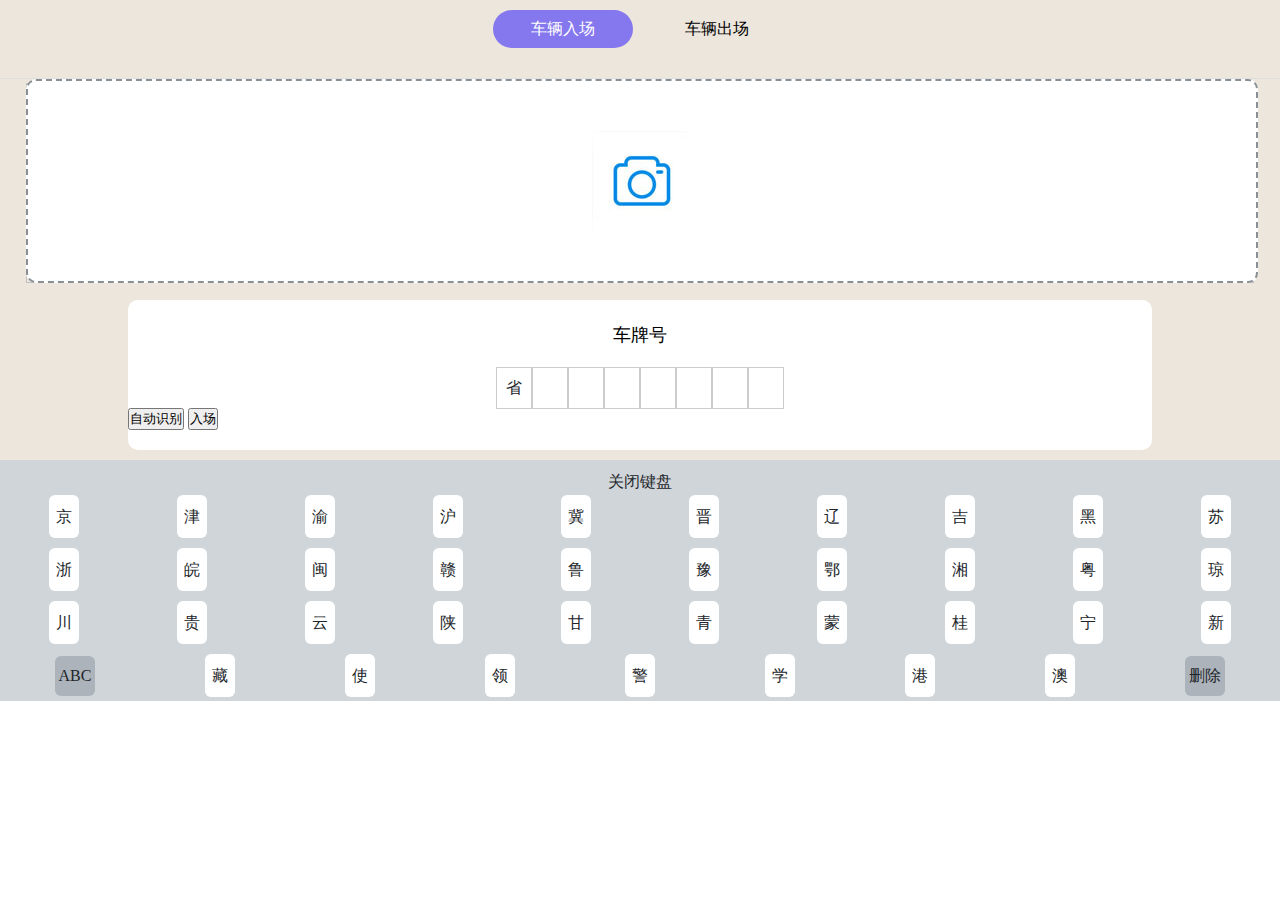
==== commit 92135568: "道路停车-2021-06-01" ====
--- a/index.html
+++ b/index.html
@@ -11,7 +11,7 @@
     <link rel="stylesheet" href="https://ajax.aspnetcdn.com/ajax/bootstrap/4.2.1/css/bootstrap.min.css">
     <link rel="stylesheet" href="css/style.default.css" id="theme-stylesheet">
     <link rel="stylesheet" type="text/css" href="css/verify.css">
-    <link rel="stylesheet" type="text/css" href="statics/css/style.css"/>
+    <link rel="stylesheet" type="text/css" href="css/style.css"/>
 </head>
 
 <body>
@@ -22,7 +22,7 @@
         <a href="javascript:;" id="solutiont2"
            onMouseOver="hoverlia4('solutiont', 'solutiondiv', 2, 2,'two_sel')">车辆出场</a>
     </div>
-    <div id="solutiondiv1" style="border: red solid 1px;">
+    <div id="solutiondiv1">
         <!--
             accept="image/*" 规定上传文件的类型，只支持图片
             capture="camera" 打开系统照相机进行拍照，触发
@@ -34,12 +34,139 @@
         <div style="margin-top: -200px">
             <img id='img' style="height: 200px;width: 96%;margin-left: 2%;">
         </div>
+        <div id="carLicenseBox">
+            <div class="carLicenseTitle">
+                车牌号
+            </div>
+            <div class="carLicenseMain">
+                <ul>
+                    <li class="active">省</li>
+                    <li></li>
+                    <li></li>
+                    <li></li>
+                    <li></li>
+                    <li></li>
+                    <li></li>
+                    <li></li>
+                </ul>
+            </div>
+            <div>
+                <button>自动识别</button>
+                <button >入场</button>
+            </div>
+            <div class="foot" style="display: none;"></div>
+        </div>
     </div>
     <div id="solutiondiv2" class="divhidden" style="border: #1c7430 solid 1px">
 
     </div>
+    <div id="keyboardBox">
+        <div class="provienceBox" id="provienceBox">
+            <div class="close">
+                <div id="closeBox">关闭键盘</div>
+            </div>
+            <ul>
+                <li>京</li>
+                <li>津</li>
+                <li>渝</li>
+                <li>沪</li>
+                <li>冀</li>
+                <li>晋</li>
+                <li>辽</li>
+                <li>吉</li>
+                <li>黑</li>
+                <li>苏</li>
+            </ul>
+            <ul>
+                <li>浙</li>
+                <li>皖</li>
+                <li>闽</li>
+                <li>赣</li>
+                <li>鲁</li>
+                <li>豫</li>
+                <li>鄂</li>
+                <li>湘</li>
+                <li>粤</li>
+                <li>琼</li>
+            </ul>
+            <ul>
+                <li>川</li>
+                <li>贵</li>
+                <li>云</li>
+                <li>陕</li>
+                <li>甘</li>
+                <li>青</li>
+                <li>蒙</li>
+                <li>桂</li>
+                <li>宁</li>
+                <li>新</li>
+            </ul>
+            <ul>
+                <li class="changeContentBtn other">ABC</li>
+                <li>藏</li>
+                <li>使</li>
+                <li>领</li>
+                <li>警</li>
+                <li>学</li>
+                <li>港</li>
+                <li>澳</li>
+                <li class="deleteBtn other">删除</li>
+            </ul>
+        </div>
+        <div class="textBox" id="textBox">
+            <div class="close">
+                <div id="closeBox2">关闭键盘</div>
+            </div>
+            <ul>
+                <li>1</li>
+                <li>2</li>
+                <li>3</li>
+                <li>4</li>
+                <li>5</li>
+                <li>6</li>
+                <li>7</li>
+                <li>8</li>
+                <li>9</li>
+                <li>0</li>
+            </ul>
+            <ul>
+                <li>Q</li>
+                <li>W</li>
+                <li>E</li>
+                <li>R</li>
+                <li>T</li>
+                <li>Y</li>
+                <li>U</li>
+                <li>I</li>
+                <li>O</li>
+                <li>P</li>
+            </ul>
+            <ul>
+                <li>A</li>
+                <li>S</li>
+                <li>D</li>
+                <li>F</li>
+                <li>G</li>
+                <li>H</li>
+                <li>J</li>
+                <li>K</li>
+                <li>L</li>
+            </ul>
+            <ul>
+                <li class="changeContentBtn other">返回</li>
+                <li>Z</li>
+                <li>X</li>
+                <li>C</li>
+                <li>V</li>
+                <li>B</li>
+                <li>N</li>
+                <li>M</li>
+                <li class="deleteBtn other">删除</li>
+            </ul>
+        </div>
+    </div>
 </div>
-<script src="statics/js/jquery.min.js"></script>
+<script src="https://libs.baidu.com/jquery/1.10.2/jquery.min.js"></script>
 <script type="text/javascript">
     //js tab功能
     function g(o) {
@@ -78,9 +205,202 @@
             var dataURL = reader.result;
             // 赋值到图片上显示出来
             document.getElementById("img").src = dataURL;
-            document.getElementById('upload-file').style.backgroundImage='none';
+            document.getElementById('upload-file').style.backgroundImage = 'none';
         };
     }
+
+    $(document).ready(function () {
+        //键盘隐藏，点击触发显示
+        $("#keyboardBox").hide();
+        $(".carLicenseMain").on("click", function () {
+            $("#keyboardBox").show();
+            // $(".foot").show()
+            $("body,html").animate({scrollTop: 300}, 500);
+
+        });
+
+        $("#closeBox").on("click", function () {
+            $("#keyboardBox").hide();
+            $(".foot").hide()
+        });
+
+        $("#closeBox2").on("click", function () {
+            $("#keyboardBox").hide();
+            $(".foot").hide()
+        });
+        //键盘点击动画
+        $(".textBox ul li").each(function () {
+            $(this).click(function () {
+                $(this).addClass("activeKey"); //添加动画效果
+                $(this).siblings().removeClass("activeKey") //移除动画效果
+                var interval = setTimeout(function () { //定时器及时清除自身动画效果
+                    $(this).removeClass("activeKey")
+                    window.clearInterval(interval)
+                }.bind(this), 200);
+            })
+        });
+        var num = 7; //需要输入的车牌数
+        //切换键盘
+        $('.changeContentBtn').click(function () {
+            $('li').siblings().removeClass("activeKey")
+            if ($(this).html() === 'ABC') {
+                $('#textBox').show();
+                $('#provienceBox').hide();
+            } else {
+                $('#textBox').hide();
+                $('#provienceBox').show();
+            }
+        });
+        //新能源点击事件
+        $('.xinnengyuan').click(function () {
+            num = 7;
+            $(this).removeClass('xinnengyuan');
+        });
+
+        //获取当前车牌数字索引
+        function getIndex() {
+            if (localStorage.getItem('employ-coupon')) {
+                var index = localStorage.getItem('employ-coupon').length;
+                if (index > 7) {
+                    index = 7
+                }
+                $('.carLicenseMain ul li').removeClass('active');
+                $('.carLicenseMain ul ').find('li').eq(index).addClass('active');
+                $('.carLicenseMain ul li').each(function () {
+                    var reg = new RegExp('active');
+                    if (reg.test($(this).attr('class'))) {
+                        index = $(this).index();
+                    }
+                });
+                localStorage.removeItem('employ-coupon');
+                return index
+            } else {
+                var index = 0;
+                $('.carLicenseMain ul li').each(function () {
+                    var reg = new RegExp('active');
+                    if (reg.test($(this).attr('class'))) {
+                        index = $(this).index();
+                    }
+                });
+                console.log(index);
+                return index;
+            }
+        }
+
+        //自定义键盘处理函数
+        function keyboard(num, self) {
+            var index = getIndex();
+            if (index <= num) {
+                if (index === num) {
+                    $('.carLicenseMain ul li.active').html($(self).html());
+                } else {
+                    $('.carLicenseMain ul li.active').html($(self).html()).removeClass('active').next().addClass('active');
+                }
+                $('#textBox').show();
+                $('#provienceBox').hide();
+            }
+        }
+
+        //省份键盘点击事件
+        $('#provienceBox ul li:not(.other)').click(function () {
+            $(this).addClass("activeKey"); //添加动画效果
+            $(this).siblings().removeClass("activeKey") //移除动画效果
+            var interval = setTimeout(function () { //定时器及时清除自身动画效果
+                $(this).removeClass("activeKey");
+                var self = this;
+                keyboard(num, self);
+                window.clearInterval(interval)
+            }.bind(this), 200);
+            //省份点击后键盘切换
+            //var self = this;
+            //keyboard(num,self);
+        });
+        //文本键盘点击事件
+        $('#textBox ul li:not(.other)').click(function () {
+            var self = this;
+            keyboard(num, self);
+        });
+        //回退按钮点击事件
+        $('.deleteBtn').click(function () {
+            var index = getIndex();
+            if (index === num) {
+                if ($('.carLicenseMain ul li.active').html() !== '') {
+                    $('.carLicenseMain ul li.active').html('');
+                } else {
+                    if (index === 7) {
+                        $('.carLicenseMain ul li:last-of-type').addClass('xinnengyuan');
+                        num = 7;
+                    }
+                    $('.carLicenseMain ul li.active').removeClass('active').prev().addClass('active').html('');
+                }
+            } else if (index < num && index > 1) {
+                $('.carLicenseMain ul li.active').removeClass('active').prev().addClass('active').html('');
+            } else if (index === 1) {
+                $('.carLicenseMain ul li.active').removeClass('active').prev().addClass('active').html('省');
+            }
+        });
+        //提交按钮点击事件
+        $('#submitBtn').click(function () {
+            let countdown = 10;
+            setTime(countdown);
+
+            function setTime(countdown) {
+                if (countdown === 0) {
+                    document.getElementById('submitBtn').removeAttribute("disabled");
+                    document.getElementById('submitBtn').innerHTML = "提交";
+                } else {
+                    document.getElementById('submitBtn').setAttribute("disabled", true);
+                    document.getElementById('submitBtn').innerHTML = "提交中(" + countdown + ")";
+                    countdown--;
+                    setTimeout(function () {
+                        setTime(countdown);
+                    }, 1000)
+                }
+            }
+
+            var carNum = "";
+            var flag = true;
+            $(".carLicenseMain ul li").each(function (index) {
+                if (index !== 7) {
+                    if ($(this).html() === "" || $(this).html() === undefined) {
+                        flag = false;
+                    }
+                }
+                carNum += $(this).html()
+            });
+            if (!flag) {
+                alert("车牌录入不正确");
+                return;
+            }
+            localStorage.setItem('employ-coupon', carNum);
+            var id = getQueryVariable('id');
+            var type = getQueryVariable('type');
+            $.ajax({
+                url: "http://api.jinshipark.com/yhq-war/couponOrderManager/insertCouponOrder",
+                // url: "http://localhost:8080/couponOrderManager/insertCouponOrder",
+                contentType: "charset=UTF-8",
+                dataType: "json",
+                type: "get",
+                data: {
+                    "plate": String(carNum),
+                    "id": Number(id),
+                    "type": Number(type)
+                },
+                success: function (data) {
+                    if (data.msg === '使用优惠券成功') {
+                        window.location.href = './success.html?carNum=' + encodeURIComponent(carNum) + '&type=' + type + '&id=' + id;
+                    } else {
+                        window.location.href = './error.html?carNum=' + encodeURIComponent(carNum) + '&type=' + type + '&id=' + id + '&msg=' + encodeURIComponent(data.msg);
+                    }
+                },
+                error: function (data) {
+                    msg = "系统异常";
+                    window.location.href = './error.html?carNum=' + encodeURIComponent(carNum) + '&type=' + type + '&id=' + id + '&msg=' + encodeURIComponent(msg);
+                },
+            });
+
+        })
+    });
 </script>
 
 </body>
--- a/css/style.css
+++ b/css/style.css
@@ -0,0 +1,449 @@
+@charset "utf-8";
+* {
+	padding: 0;
+	margin: 0;
+	font-family: "微软雅黑"
+}
+
+ol, ul {
+	list-style: none
+}
+
+a {
+	text-decoration: none
+}
+
+img {
+	border: 0
+}
+
+p {
+	color: #686868
+}
+
+.w1440 {
+	width: 1440px;
+	margin: 0 auto;
+	overflow: hidden
+}
+
+.divhidden {
+	display: none
+}
+
+.customer {
+	overflow: hidden;
+	margin-bottom: 79px;
+	background-color: #EDE6DC;
+}
+
+.customer_t {
+	text-align: center;
+	padding-top: 15px;
+	color: #666;
+	font-size: 18px;
+	line-height: 32px;
+	padding-bottom: 50px
+}
+
+.customer_t h2 {
+	height: 66px;
+	line-height: 66px;
+	font-size: 40px;
+	color: #000;
+	font-weight: 400;
+	letter-spacing: 1px;
+	font-family: "华文细黑"
+}
+
+.customer_t p {
+	font-size: 18px
+}
+
+.customer_top {
+	text-align: center;
+	margin-top: 10px;
+	padding-bottom: 30px;
+	border-bottom: 1px solid #dfdfdf
+}
+
+.customer_top a.two_sel {
+	color: #fff;
+	background-color: rgba(121, 106, 238, 0.9)
+}
+
+.customer_top a {
+	display: inline-block;
+	font-size: 16px;
+	color: #000;
+	line-height: 38px;
+	margin-left: 5px;
+	margin-right: 5px;
+	width: 140px;
+	border-radius: 20px
+}
+
+.customer_list {
+	border-right: 1px solid #dfdfdf;
+	border-bottom: 1px solid #dfdfdf;
+}
+
+.customer_list ul li {
+	float: left;
+	width: calc(20% - 1px);
+	border-left: 1px solid #dfdfdf;
+	border-top: 1px solid #dfdfdf;
+	overflow: hidden;
+	position: relative
+}
+
+.customer_list ul li img {
+	display: block;
+	width: 100%
+}
+
+.customer_list ul li:first-child {
+	width: 40%;
+	border-left: 0;
+	border-top: 0
+}
+
+.customer_list ul li .imgs {
+	cursor: pointer;
+	overflow: hidden;
+	border-color: #fff
+}
+
+.customer_list ul li .imgs:after {
+	content: '';
+	display: block;
+	width: 100%;
+	height: 100%;
+	position: absolute;
+	top: 0;
+	left: 0;
+	box-shadow: inset 0 0 0 0 #eee;
+	transition: .2s
+}
+
+.customer_list ul li .imgs:hover:after {
+	box-shadow: inset 0 0 0 10px #f6f6f6
+}
+
+.customer_list ul li .imgs img {
+	opacity: .5;
+	filter: grayscale(100%);
+	filter: gray;
+	transition: .3s
+}
+
+.customer_list ul li:hover .imgs img {
+	opacity: 1;
+	filter: grayscale(0);
+	filter: none;
+	transform: scale(.9) translateY(-8px)
+}
+
+.customer_list {
+	position: relative
+}
+
+.customer_list .item {
+	display: none;
+	overflow: hidden
+}
+
+.customer_list .customer-buttons {
+	position: absolute;
+	top: 20px;
+	width: 40%;
+	left: 0;
+	height: 0;
+	text-align: right
+}
+
+.customer_list .customer-buttons div {
+	color: #FFF;
+	display: inline-block;
+	zoom: 1;
+	width: 50px;
+	height: 50px;
+	text-indent: 60px;
+	overflow: hidden;
+	transition: all .3s ease-out 0s;
+	cursor: pointer
+}
+
+.customer_list .customer-buttons div.owl-prev {
+	background: url(../images/left.png) no-repeat;
+	margin-right: -1px
+}
+
+.customer_list .customer-buttons div.owl-prev:hover {
+	opacity: .6;
+	background: url(../images/left_on.png) no-repeat
+}
+
+.customer_list .customer-buttons div.owl-prev.disabled {
+	background: url(../images/left_on.png) no-repeat
+}
+
+.customer_list .customer-buttons div.owl-next {
+	background: url(../images/right.png) no-repeat;
+	margin-right: 20px
+}
+
+.customer_list .customer-buttons div.owl-next:hover {
+	opacity: .6;
+	background: url(../images/right_on.png) no-repeat
+}
+
+.customer_list .customer-buttons div.owl-next.disabled {
+	background: url(../images/right_on.png) no-repeat
+}
+
+.solution_ul2 {
+	overflow: hidden;
+	padding-top: 60px
+}
+
+.solution_ul2 ul li {
+	float: left;
+	width: 49%;
+	height: 188px;
+	overflow: hidden;
+	position: relative;
+	background-color: #f9f9f9;
+	z-index: 0;
+	border: 1px solid #dfdfdf;
+	margin-bottom: 2%
+}
+
+.solution_ul2 ul li:nth-child(2n+0) {
+	float: right
+}
+
+.solution_ul2 ul li:nth-child(3) {
+	margin-bottom: 0
+}
+
+.solution_ul2 ul li:nth-child(4) {
+	margin-bottom: 0
+}
+
+.solution_ul2 ul li .shade {
+	width: 238px;
+	height: 188px;
+	background: url(../images/solution_pic.png) center center no-repeat;
+	position: absolute;
+	top: 0;
+	left: -238px;
+	transition: all .3s linear
+}
+
+.solution_ul2 ul li .bg {
+	width: calc(100% - 239px);
+	width: -webkit-calc(100% - 239px);
+	width: -moz-calc(100% - 239px);
+	height: 188px;
+	background: #f67524;
+	background-size: 100% 100%;
+	position: absolute;
+	bottom: 0;
+	left: 100%;
+	z-index: 1;
+	transition: all .3s linear
+}
+
+.solution_ul2 ul li:hover .bg {
+	left: 239px
+}
+
+.solution_ul2 ul li:hover p {
+	color: #fff
+}
+
+.solution_ul2 ul li:hover p strong {
+	color: #fff
+}
+
+.solution_ul2 ul li img {
+	width: 238px;
+	height: 188px;
+	transition: all .4s linear;
+	float: left;
+	border-right: 1px solid #dfdfdf
+}
+
+.solution_ul2 ul li p {
+	color: #666;
+	line-height: 24px;
+	height: 140px;
+	overflow: hidden;
+	padding: 20px 6%;
+	padding-bottom: 0;
+	position: relative;
+	z-index: 2;
+	font-size: 14px
+}
+
+.solution_ul2 ul li p strong {
+	color: #000;
+	font-size: 20px;
+	line-height: 48px;
+	font-weight: 400
+}
+
+.anim-1 {
+	transform: translateY(100px) translateX(0);
+	transition: transform .8s, opacity .8s
+}
+
+.anim-2 {
+	transform: translateY(100px) translateX(0);
+	transition: transform 1s, opacity 1s
+}
+
+.anim-show {
+	transform: translateY(0) translateX(0);
+	opacity: 1
+}
+
+.upload-file {
+	position: relative;
+	margin-left: 2%;
+	/*background-image: url(../images/photo_icon.jpg);*/
+	background-image: url(../images/photo_icon.jpg);
+	background-repeat: no-repeat;
+	background-position: center;
+	width: 96%;
+	height: 200px;
+	border: 2px dashed #889095;
+	order: 9;
+	background-color: #fff;
+	border-radius: 10px;
+}
+
+#file {
+	width: 100%;
+	height: 100%;
+	opacity: 0;
+}
+#carLicenseBox {
+	width: 80%;
+	border-radius: 10px;
+	margin: 10px auto;
+	padding-bottom: 20px;
+	overflow: hidden;
+	background-color: #ffffff;
+}
+#carLicenseBox .carLicenseTitle {
+	width: 100%;
+	height: 70px;
+	background-color: #fff;
+	text-align: center;
+	line-height: 70px;
+	color: black;
+	font-size: 18px;
+}
+#carLicenseBox .carLicenseMain ul li {
+	width: 34px;
+	height: 40px;
+	border: 1px solid #cccccc;
+	text-align: center;
+	line-height: 40px;
+	float: left;
+}
+#carLicenseBox .submitBtn {
+	width: 80%;
+	height: 45px;
+	background-color: #639AF0;
+	border: none;
+	border-radius: 6px;
+	text-align: center;
+	line-height: 45px;
+	color: white;
+	font-size: 20px;
+	margin-left: 10%;
+}
+#carLicenseBox .carLicenseMain ul {
+	width: 100%;
+	height: 36px;
+	display: flex;
+	flex-direction: row;
+	align-items: center;
+	justify-content: center;
+}
+#keyboardBox {
+	width: 100%;
+	/*position:fixed;*/
+	bottom:0;
+	z-index:999
+}
+
+#keyboardBox .provienceBox,
+#keyboardBox .textBox {
+	width: 100%;
+	background-color: #D0D5D9;
+	padding-top: 10px;
+	padding-bottom: 4px;
+}
+
+#keyboardBox .provienceBox ul,
+#keyboardBox .textBox ul {
+	width: 100%;
+	display: flex;
+	flex-direction: row;
+	justify-content: space-around;
+	align-items: center;
+	margin-top: 10px;
+}
+
+#keyboardBox .provienceBox ul:first-of-type,
+#keyboardBox .textBox ul:first-of-type {
+	margin-top: 0px;
+}
+
+#keyboardBox .provienceBox ul li,
+#keyboardBox .textBox ul li {
+	width: 30px;
+	height: 43px;
+	border-radius: 6px;
+	text-align: center;
+	line-height: 43px;
+	float: left;
+	background-color: #ffffff;
+}
+
+#keyboardBox .textBox {
+	display: none;
+}
+
+#keyboardBox .provienceBox ul .changeContentBtn,
+#keyboardBox .provienceBox ul .deleteBtn,
+#keyboardBox .textBox ul .changeContentBtn,
+#keyboardBox .textBox ul .deleteBtn {
+	width: 40px;
+	height: 40px;
+	background-color: #ACB3BB;
+	text-align: center;
+	line-height: 40px;
+}
+
+#keyboardBox .provienceBox ul .deleteBtn img,
+#keyboardBox .textBox ul .deleteBtn img {
+	width: 23px;
+	height: 16px;
+	margin: 0px;
+	margin-top: 12px;
+}
+.close {
+	width: 100%;
+	height: 20px;
+	/* background-color: pink; */
+	text-align: center;
+	margin-bottom: 5px;
+}
+.textBox ul li:click {
+	background: #0088CC;
+}
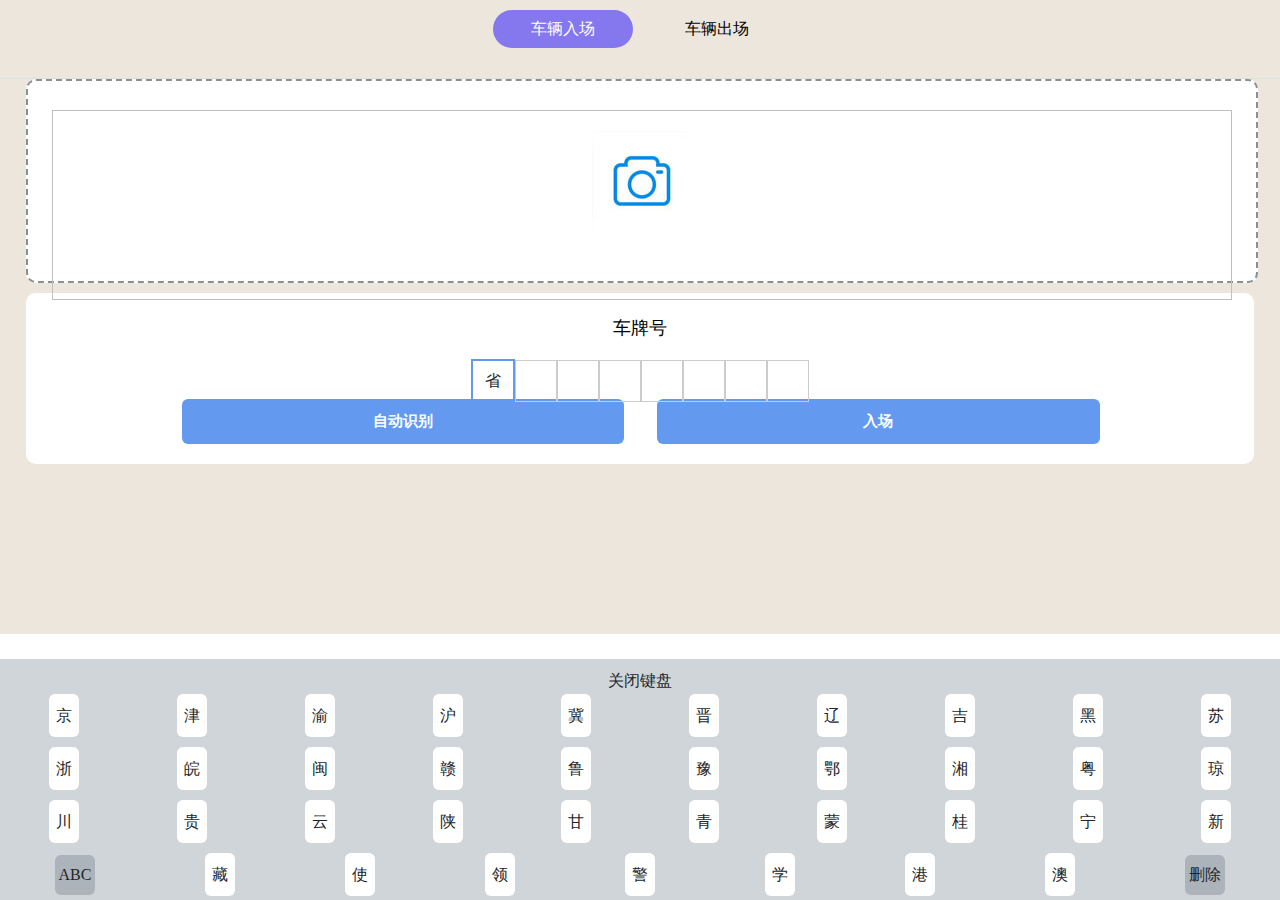
==== commit 45f4c9da: "道路停车" ====
--- a/index.html
+++ b/index.html
@@ -12,6 +12,12 @@
     <link rel="stylesheet" href="css/style.default.css" id="theme-stylesheet">
     <link rel="stylesheet" type="text/css" href="css/verify.css">
     <link rel="stylesheet" type="text/css" href="css/style.css"/>
+    <style>
+        img[src=""] {
+            opacity: 0;
+            z-index: -1;
+        }
+    </style>
 </head>
 
 <body>
@@ -30,15 +36,13 @@
           -->
         <div class="upload-file" id="upload-file">
             <input type="file" id="file" accept="image/*" onchange="getImageFile(event)" capture="camera">
-        </div>
-        <div style="margin-top: -200px">
-            <img id='img' style="height: 200px;width: 96%;margin-left: 2%;">
+            <img id='img' style="height: 190px;width: 96%;margin-left: 2%;margin-top: -225px">
         </div>
         <div id="carLicenseBox">
             <div class="carLicenseTitle">
                 车牌号
             </div>
-            <div class="carLicenseMain">
+            <div class="carLicenseMain" id="in-carLicenseMain">
                 <ul>
                     <li class="active">省</li>
                     <li></li>
@@ -50,15 +54,88 @@
                     <li></li>
                 </ul>
             </div>
-            <div>
-                <button>自动识别</button>
-                <button >入场</button>
-            </div>
-            <div class="foot" style="display: none;"></div>
+            <div id="in-button">
+                <button class="submit">自动识别</button>
+                <button class="submit" id="in-submit">入场</button>
+            </div>
+        </div>
+        <div class="icon-divv">
+
         </div>
     </div>
-    <div id="solutiondiv2" class="divhidden" style="border: #1c7430 solid 1px">
-
+    <div id="solutiondiv2" class="divhidden">
+        <!--
+                    accept="image/*" 规定上传文件的类型，只支持图片
+                    capture="camera" 打开系统照相机进行拍照，触发
+                    onchange事件
+                  -->
+        <div class="upload-file" id="out-upload-file">
+            <input type="file" id="out-file" accept="image/*" onchange="getImageFileForOut(event)" capture="camera">
+            <img id='out-img' style="height: 190px;width: 96%;margin-left: 2%;margin-top: -225px">
+        </div>
+        <div id="out-carLicenseBox">
+            <div class="carLicenseTitle">
+                车牌号
+            </div>
+            <div class="carLicenseMain" id="out-carLicenseMain">
+                <ul>
+                    <li class="active">省</li>
+                    <li></li>
+                    <li></li>
+                    <li></li>
+                    <li></li>
+                    <li></li>
+                    <li></li>
+                    <li></li>
+                </ul>
+            </div>
+            <div id="out-button">
+                <button class="submit">自动识别</button>
+                <button class="submit" id="out-refresh">重置</button>
+                <button class="submit" id="detail-submit">详情</button>
+                <button class="submit" id="out-submit">出场</button>
+
+            </div>
+        </div>
+        <div class="icon-divv" id="out-icon-divv">
+            <div class="leftContext">
+                <div id='getCar' style="margin-top: 4%;">
+                    <div class="box">
+                        <p>车牌号:</p>
+                        <p id='plateNumber'></p>
+                    </div>
+                    <!--                    <div class="box">-->
+                    <!--                        <p>收费类型:</p>-->
+                    <!--                        <p id='lpLgType'></p>-->
+                    <!--                    </div>-->
+                    <div class="box">
+                        <p>入场时间:</p>
+                        <p id='intoTime'></p>
+                    </div>
+                    <div class="box">
+                        <p>当前时间:</p>
+                        <p id='goOutTime'></p>
+                    </div>
+                    <div class="box">
+                        <p>停车时长:</p>
+                        <p id='stopTime'></p>
+                    </div>
+                    <div class="box">
+                        <p>应收金额:</p>
+                        <p style="color: red" id='payNum'></p>
+                    </div>
+                    <div class="box">
+                        <p>实收金额:</p>
+                        <input type="text" id='realNum'/>
+                    </div>
+                </div>
+
+            </div>
+            <div class="rightContext">
+                <p style="margin-left:22%;margin-top:5%; color: red;font-weight: bold">支付二维码</p>
+                <div id="qrcode" style="width:100px; height:100px; margin-top:-5%;margin-left: 3%"></div>
+            </div>
+        </div>
     </div>
     <div id="keyboardBox">
         <div class="provienceBox" id="provienceBox">
@@ -137,8 +214,6 @@
                 <li>T</li>
                 <li>Y</li>
                 <li>U</li>
-                <li>I</li>
-                <li>O</li>
                 <li>P</li>
             </ul>
             <ul>
@@ -167,45 +242,209 @@
     </div>
 </div>
 <script src="https://libs.baidu.com/jquery/1.10.2/jquery.min.js"></script>
+<script type="text/javascript" src="js/qrcode.js"></script>
+<script type="text/javascript" src="js/exif.js"></script>
 <script type="text/javascript">
+    let fileImg = '';
+    let lpParkingOften = '';
+    let fmt = "YYYY-mm-dd HH:MM";
+    let prefixUrl = 'http://out.jinshipark.com/road-park-pay/roadPay.html';
+    let parkId = getQueryVariable('parkId');
+    let userName = decodeURIComponent(getQueryVariable('userName'));
+    let qrcode = new QRCode(document.getElementById("qrcode"), {
+        width: 140,
+        height: 140
+    });
+
+    function makeCode(text) {
+        qrcode.makeCode(text);
+    }
+
     //js tab功能
     function g(o) {
         return document.getElementById(o);
     }
 
+    //获取照片的元信息（拍摄方向）
+    function getPhotoOrientation(img) {
+        var orient;
+        EXIF.getData(img, function () {
+            orient = EXIF.getTag(this, 'Orientation');
+        });
+        return orient;
+    }
+
+    //重置出场页面
+    function resetOut() {
+        document.getElementById("out-img").src = '';
+        $("#out-img").hide();
+        document.getElementById('out-upload-file').style.backgroundImage = 'url(./images/photo_icon.jpg)';
+        document.getElementById('out-file').value = null;
+        document.getElementById('plateNumber').innerHTML = '';
+        //进场时间
+        document.getElementById('intoTime').innerHTML = '';
+        //出场时间
+        document.getElementById('goOutTime').innerHTML = '';
+        //停车时长
+        document.getElementById('stopTime').innerHTML = '';
+        //支付金额
+        document.getElementById('payNum').innerHTML = '';
+        //实收金额
+        document.getElementById('realNum').value = '';
+        //二维码
+        $("#qrcode").hide();
+
+    }
+
+    //重置入场页面
+    function resetIn() {
+        document.getElementById("img").src = '';
+        $("#img").hide();
+        document.getElementById('upload-file').style.backgroundImage = 'url(./images/photo_icon.jpg)';
+        document.getElementById('file').value = null;
+    }
+
+    //重置车牌输入框
+    function resetCarLicense() {
+        $('.carLicenseMain ul li').each(function () {
+            if ($(this).index() == 0) {
+                $(this).addClass('active').html('省');
+            } else {
+                $(this).removeClass('active').html('');
+            }
+        });
+    }
+
     function hoverlia4(t_n, t_n2, n, k, className) {
+        $("#keyboardBox").hide();
         for (var i = 1; i <= k; i++) {
             g(t_n2 + i).className = 'divhidden';
             g(t_n + i).className = '';
         }
         g(t_n2 + n).className = 'container';
         g(t_n + n).className = className;
+        //重置车辆入场拍照框
+        resetIn();
+        resetOut();
+        resetCarLicense();
         setTimeout(function () {
             $("#" + t_n2 + n).find(".anim").addClass("anim-show");
         }, 6)
     }
 
-    //合作客户翻页调用
-    $(".customer-buttons div").click(function () {
-        var linum = $(this).index();
-        var CaseList = $(".customer_items .item");
-        $(this).addClass('disabled').siblings().removeClass('disabled');
-        CaseList.eq(linum).show().siblings().hide();
-    });
-
     function getImageFile(e) {
         // FileReader 方法参考地址：https://developer.mozilla.org/zh-CN/docs/Web/API/FileReader
         let reader = new FileReader();
-
         // readAsDataURL 方法参考地址：https://developer.mozilla.org/zh-CN/docs/Web/API/FileReader/readAsDataURL
         reader.readAsDataURL(e.target.files[0]);
         // 监听读取操作结束
-        reader.onloadend = function () {
-            // 取出base64代码
-            var dataURL = reader.result;
-            // 赋值到图片上显示出来
-            document.getElementById("img").src = dataURL;
-            document.getElementById('upload-file').style.backgroundImage = 'none';
+        reader.onload = function (readerEvent) {
+            // 创建图片
+            let image = new Image();
+            image.src = readerEvent.target.result;
+            image.onload = function (imageEvent) {
+                let orient = getPhotoOrientation(image);
+                console.log(orient);
+                let w = image.naturalWidth;
+                let h = image.naturalHeight;
+                // 调整尺寸
+                let maxWidth = 640;
+                let maxHeight = 360;
+                let resizeW;
+                let resizeH;
+                if (w > maxWidth || h > maxHeight) {
+                    let ratio = Math.max(w / maxWidth, h / maxHeight);
+                    resizeW = w / ratio;
+                    resizeH = h / ratio;
+                } else {
+                    resizeW = w;
+                    resizeH = h;
+                }
+                // 生成canvas
+                let canvas = document.createElement("canvas");
+                canvas.width = resizeW;
+                canvas.height = resizeH;
+
+                let ctx = canvas.getContext('2d');
+                //判断图片拍摄方向是否旋转了90度
+                if (orient == 6) {
+                    ctx.save();//保存状态
+                    ctx.translate(resizeW / 2, resizeH / 2);//设置画布上的(0,0)位置，也就是旋转的中心点
+                    ctx.rotate(90 * Math.PI / 180);//把画布旋转90度
+                    // 执行Canvas的drawImage语句
+                    ctx.drawImage(image, 0 - resizeH / 2, 0 - resizeW / 2, resizeH, resizeW);//把图片绘制在画布translate之前的中心点，
+                    ctx.restore();//恢复状态
+                } else {
+                    // 执行Canvas的drawImage语句
+                    ctx.drawImage(image, 0, 0, resizeW, resizeH);
+                }
+                // 进行base64压缩
+                let base64 = canvas.toDataURL('image/jpeg', 1);
+                let blob = dataURItoBlob(base64);
+                fileImg = new window.File([blob], 'inImage');
+                // 赋值到图片上显示出来
+                document.getElementById("img").src = base64;
+                $("#img").show();
+                document.getElementById('upload-file').style.backgroundImage = 'none';
+            };
+        };
+    }
+
+    function getImageFileForOut(e) {
+        // FileReader 方法参考地址：https://developer.mozilla.org/zh-CN/docs/Web/API/FileReader
+        let reader = new FileReader();
+        // readAsDataURL 方法参考地址：https://developer.mozilla.org/zh-CN/docs/Web/API/FileReader/readAsDataURL
+        reader.readAsDataURL(e.target.files[0]);
+        // 监听读取操作结束
+        reader.onload = function (readerEvent) {
+            // 创建图片
+            let image = new Image();
+            image.src = readerEvent.target.result;
+            image.onload = function (imageEvent) {
+                let orient = getPhotoOrientation(image);
+                console.log(orient);
+                let w = image.naturalWidth;
+                let h = image.naturalHeight;
+                // 调整尺寸
+                let maxWidth = 640;
+                let maxHeight = 360;
+                let resizeW;
+                let resizeH;
+                if (w > maxWidth || h > maxHeight) {
+                    let ratio = Math.max(w / maxWidth, h / maxHeight);
+                    resizeW = w / ratio;
+                    resizeH = h / ratio;
+                } else {
+                    resizeW = w;
+                    resizeH = h;
+                }
+                // 生成canvas
+                let canvas = document.createElement("canvas");
+                canvas.width = resizeW;
+                canvas.height = resizeH;
+
+                let ctx = canvas.getContext('2d');
+                //判断图片拍摄方向是否旋转了90度
+                if (orient == 6) {
+                    ctx.save();//保存状态
+                    ctx.translate(resizeW / 2, resizeH / 2);//设置画布上的(0,0)位置，也就是旋转的中心点
+                    ctx.rotate(90 * Math.PI / 180);//把画布旋转90度
+                    // 执行Canvas的drawImage语句
+                    ctx.drawImage(image, 0 - resizeH / 2, 0 - resizeW / 2, resizeH, resizeW);//把图片绘制在画布translate之前的中心点，
+                    ctx.restore();//恢复状态
+                } else {
+                    // 执行Canvas的drawImage语句
+                    ctx.drawImage(image, 0, 0, resizeW, resizeH);
+                }
+                // 进行base64压缩
+                let base64 = canvas.toDataURL('image/jpeg', 1);
+                let blob = dataURItoBlob(base64);
+                fileImg = new window.File([blob], 'outImage');
+                // 赋值到图片上显示出来
+                document.getElementById("out-img").src = base64;
+                $("#out-img").show();
+                document.getElementById('out-upload-file').style.backgroundImage = 'none';
+            };
         };
     }
 
@@ -214,7 +453,8 @@
         $("#keyboardBox").hide();
         $(".carLicenseMain").on("click", function () {
             $("#keyboardBox").show();
-            // $(".foot").show()
+            $('#textBox').hide();
+            $('#provienceBox').show();
             $("body,html").animate({scrollTop: 300}, 500);
 
         });
@@ -232,17 +472,17 @@
         $(".textBox ul li").each(function () {
             $(this).click(function () {
                 $(this).addClass("activeKey"); //添加动画效果
-                $(this).siblings().removeClass("activeKey") //移除动画效果
-                var interval = setTimeout(function () { //定时器及时清除自身动画效果
-                    $(this).removeClass("activeKey")
+                $(this).siblings().removeClass("activeKey"); //移除动画效果
+                let interval = setTimeout(function () { //定时器及时清除自身动画效果
+                    $(this).removeClass("activeKey");
                     window.clearInterval(interval)
                 }.bind(this), 200);
             })
         });
-        var num = 7; //需要输入的车牌数
+        let num = 7; //需要输入的车牌数
         //切换键盘
         $('.changeContentBtn').click(function () {
-            $('li').siblings().removeClass("activeKey")
+            $('li').siblings().removeClass("activeKey");
             if ($(this).html() === 'ABC') {
                 $('#textBox').show();
                 $('#provienceBox').hide();
@@ -260,14 +500,14 @@
         //获取当前车牌数字索引
         function getIndex() {
             if (localStorage.getItem('employ-coupon')) {
-                var index = localStorage.getItem('employ-coupon').length;
+                let index = localStorage.getItem('employ-coupon').length;
                 if (index > 7) {
                     index = 7
                 }
                 $('.carLicenseMain ul li').removeClass('active');
                 $('.carLicenseMain ul ').find('li').eq(index).addClass('active');
                 $('.carLicenseMain ul li').each(function () {
-                    var reg = new RegExp('active');
+                    let reg = new RegExp('active');
                     if (reg.test($(this).attr('class'))) {
                         index = $(this).index();
                     }
@@ -275,14 +515,13 @@
                 localStorage.removeItem('employ-coupon');
                 return index
             } else {
-                var index = 0;
+                let index = 0;
                 $('.carLicenseMain ul li').each(function () {
-                    var reg = new RegExp('active');
+                    let reg = new RegExp('active');
                     if (reg.test($(this).attr('class'))) {
                         index = $(this).index();
                     }
                 });
-                console.log(index);
                 return index;
             }
         }
@@ -304,25 +543,22 @@
         //省份键盘点击事件
         $('#provienceBox ul li:not(.other)').click(function () {
             $(this).addClass("activeKey"); //添加动画效果
-            $(this).siblings().removeClass("activeKey") //移除动画效果
-            var interval = setTimeout(function () { //定时器及时清除自身动画效果
+            $(this).siblings().removeClass("activeKey"); //移除动画效果
+            let interval = setTimeout(function () { //定时器及时清除自身动画效果
                 $(this).removeClass("activeKey");
-                var self = this;
+                let self = this;
                 keyboard(num, self);
                 window.clearInterval(interval)
             }.bind(this), 200);
-            //省份点击后键盘切换
-            //var self = this;
-            //keyboard(num,self);
         });
         //文本键盘点击事件
         $('#textBox ul li:not(.other)').click(function () {
-            var self = this;
+            let self = this;
             keyboard(num, self);
         });
         //回退按钮点击事件
         $('.deleteBtn').click(function () {
-            var index = getIndex();
+            let index = getIndex();
             if (index === num) {
                 if ($('.carLicenseMain ul li.active').html() !== '') {
                     $('.carLicenseMain ul li.active').html('');
@@ -340,27 +576,11 @@
             }
         });
         //提交按钮点击事件
-        $('#submitBtn').click(function () {
+        $('#in-submit').click(function () {
             let countdown = 10;
-            setTime(countdown);
-
-            function setTime(countdown) {
-                if (countdown === 0) {
-                    document.getElementById('submitBtn').removeAttribute("disabled");
-                    document.getElementById('submitBtn').innerHTML = "提交";
-                } else {
-                    document.getElementById('submitBtn').setAttribute("disabled", true);
-                    document.getElementById('submitBtn').innerHTML = "提交中(" + countdown + ")";
-                    countdown--;
-                    setTimeout(function () {
-                        setTime(countdown);
-                    }, 1000)
-                }
-            }
-
-            var carNum = "";
-            var flag = true;
-            $(".carLicenseMain ul li").each(function (index) {
+            let carNum = "";
+            let flag = true;
+            $("#in-carLicenseMain ul li").each(function (index) {
                 if (index !== 7) {
                     if ($(this).html() === "" || $(this).html() === undefined) {
                         flag = false;
@@ -368,39 +588,240 @@
                 }
                 carNum += $(this).html()
             });
+            if (fileImg == '' || fileImg == undefined || parkId == '' || parkId == undefined) {
+                alert("参数异常");
+                return;
+            }
+            console.log(carNum);
             if (!flag) {
                 alert("车牌录入不正确");
                 return;
             }
-            localStorage.setItem('employ-coupon', carNum);
-            var id = getQueryVariable('id');
-            var type = getQueryVariable('type');
+            // localStorage.setItem('employ-coupon', carNum);
+            let formData = new FormData();
+            formData.append('file', fileImg);
+            formData.append("carNum", carNum);
+            formData.append("parkId", parkId);
+            formData.append("userName", userName);
+            document.getElementById('in-submit').setAttribute("disabled", true);
             $.ajax({
-                url: "http://api.jinshipark.com/yhq-war/couponOrderManager/insertCouponOrder",
-                // url: "http://localhost:8080/couponOrderManager/insertCouponOrder",
-                contentType: "charset=UTF-8",
-                dataType: "json",
-                type: "get",
-                data: {
-                    "plate": String(carNum),
-                    "id": Number(id),
-                    "type": Number(type)
-                },
+                // url: "http://localhost:9091/lincensePlate/saveLincensePlateForRoad",
+                url: "http://47.103.155.55:7070/jinshipark-road-park-api/lincensePlate/saveLincensePlateForRoad",
+                type: 'POST',
+                cache: false,
+                processData: false,
+                contentType: false,
+                data: formData,
                 success: function (data) {
-                    if (data.msg === '使用优惠券成功') {
-                        window.location.href = './success.html?carNum=' + encodeURIComponent(carNum) + '&type=' + type + '&id=' + id;
+                    document.getElementById('in-submit').removeAttribute("disabled");
+                    if (data.status == 200) {
+                        alert("入场成功");
+                        resetIn();
+                        resetCarLicense();
+                        fileImg = '';
                     } else {
-                        window.location.href = './error.html?carNum=' + encodeURIComponent(carNum) + '&type=' + type + '&id=' + id + '&msg=' + encodeURIComponent(data.msg);
+                        alert(data.msg);
                     }
                 },
                 error: function (data) {
-                    msg = "系统异常";
-                    window.location.href = './error.html?carNum=' + encodeURIComponent(carNum) + '&type=' + type + '&id=' + id + '&msg=' + encodeURIComponent(msg);
+                    document.getElementById('in-submit').removeAttribute("disabled");
+                    alert("系统异常");
                 },
             });
 
-        })
+        });
+        $('#detail-submit').click(function () {
+            let carNum = "";
+            let flag = true;
+            $("#out-carLicenseMain ul li").each(function (index) {
+                if (index !== 7) {
+                    if ($(this).html() === "" || $(this).html() === undefined) {
+                        flag = false;
+                    }
+                }
+                carNum += $(this).html()
+            });
+            if (fileImg == '' || fileImg == undefined || parkId == '' || parkId == undefined) {
+                alert("参数异常");
+                return;
+            }
+            if (!flag) {
+                alert("车牌录入不正确");
+                return;
+            }
+            // localStorage.setItem('employ-coupon', carNum);
+            let formData = new FormData();
+            formData.append('file', fileImg);
+            formData.append("carNum", carNum);
+            formData.append("parkId", parkId);
+            document.getElementById('detail-submit').setAttribute("disabled", true);
+            $.ajax({
+                // url: "http://localhost:9091/lincensePlate/getLincensePlateForRoad",
+                url: "http://47.103.155.55:7070/jinshipark-road-park-api/lincensePlate/getLincensePlateForRoad",
+                type: 'POST',
+                cache: false,
+                processData: false,
+                contentType: false,
+                data: formData,
+                success: function (data) {
+                    document.getElementById('detail-submit').removeAttribute("disabled");
+                    if (data.status == 200) {
+                        console.log(data.data);
+                        //车牌号
+                        document.getElementById('plateNumber').innerHTML = data.data.lpLincensePlateIdCar;
+                        //进场时间
+                        document.getElementById('intoTime').innerHTML = dateFormat(fmt, new Date(data.data.lpInboundTime));
+                        //出场时间
+                        document.getElementById('goOutTime').innerHTML = dateFormat(fmt, new Date());
+                        //停车时长
+                        document.getElementById('stopTime').innerHTML = MinusToDHM(Number(data.data.lpParkingOften));
+                        lpParkingOften = data.data.lpParkingOften;
+                        //支付金额
+                        document.getElementById('payNum').innerHTML = data.data.lpParkingCost;
+                        //生成二维码
+                        if (data.data.lpLgType == 0) {
+                            makeCode(prefixUrl + "?parkId=" + parkId + "&carNum=" + carNum);
+                            $("#qrcode").show();
+                        }
+                    } else {
+                        alert(data.msg);
+                    }
+                },
+                error: function (data) {
+                    document.getElementById('in-submit').removeAttribute("disabled");
+                    alert("系统异常");
+                },
+            });
+
+        });
+        $('#out-refresh').click(function () {
+            resetOut();
+            resetCarLicense();
+        });
+        $('#out-submit').click(function () {
+            if (document.getElementById('payNum').innerHTML == '' ||
+                document.getElementById('plateNumber').innerHTML == '' ||
+                document.getElementById('intoTime').innerHTML == '' ||
+                document.getElementById('goOutTime').innerHTML == '' ||
+                document.getElementById('stopTime').innerHTML == '') {
+                alert("参数异常");
+                return;
+            }
+            let formData = new FormData();
+            formData.append("parkId", parkId);
+            formData.append("dateOften", lpParkingOften);
+            if (document.getElementById('payNum').innerHTML == 0) {
+                formData.append("carNum", document.getElementById('plateNumber').innerHTML);
+                formData.append("payNum", document.getElementById('payNum').innerHTML);
+                formData.append("realNum", 0);
+            } else if (document.getElementById('payNum').innerHTML > 0) {
+                if (document.getElementById('realNum').value == '') {
+                    alert("实收金额不能不为空");
+                    return;
+                } else {
+                    if (Number(document.getElementById('realNum').value) > Number(document.getElementById('payNum').innerHTML)) {
+                        alert("实收金额不能大于应收金额");
+                        return;
+                    }
+                    formData.append("carNum", document.getElementById('plateNumber').innerHTML);
+                    formData.append("payNum", document.getElementById('payNum').innerHTML);
+                    formData.append("realNum", document.getElementById('realNum').value);
+                }
+            }
+            document.getElementById('out-submit').setAttribute("disabled", true);
+            $.ajax({
+                // url: "http://localhost:9091/lincensePlate/departure",
+                url: "http://47.103.155.55:7070/jinshipark-road-park-api/lincensePlate/departure",
+                type: 'POST',
+                cache: false,
+                processData: false,
+                contentType: false,
+                data: formData,
+                success: function (data) {
+                    document.getElementById('out-submit').removeAttribute("disabled");
+                    if (data.status == 200) {
+                        alert("出场成功");
+                        resetOut();
+                        resetCarLicense();
+                    } else {
+                        alert(data.msg);
+                    }
+                },
+                error: function (data) {
+                    document.getElementById('out-submit').removeAttribute("disabled");
+                    alert("系统异常");
+                },
+            });
+        });
     });
+
+    function getQueryVariable(variable) {
+        let query = window.location.search.substring(1);
+        let vars = query.split("&");
+        for (let i = 0; i < vars.length; i++) {
+            let pair = vars[i].split("=");
+            if (pair[0] === variable) {
+                return pair[1];
+            }
+        }
+        return '';
+    }
+
+    //分钟转化为天时分
+    function MinusToDHM(minute) {
+        var timestamp_day = Math.floor(minute / 60 / 24);
+        var timestamp_hour = Math.floor(minute % 1440 / 60);
+        var timestamp_minutes = Math.floor(minute % 1440 % 60);
+        return timestamp_day + '天' + timestamp_hour + '时' + timestamp_minutes + '分';
+    }
+
+    function dateFormat(fmt, date) {
+        let ret;
+        const opt = {
+            "Y+": date.getFullYear().toString(),        // 年
+            "m+": (date.getMonth() + 1).toString(),     // 月
+            "d+": date.getDate().toString(),            // 日
+            "H+": date.getHours().toString(),           // 时
+            "M+": date.getMinutes().toString(),         // 分
+            "S+": date.getSeconds().toString()          // 秒
+            // 有其他格式化字符需求可以继续添加，必须转化成字符串
+        };
+        for (let k in opt) {
+            ret = new RegExp("(" + k + ")").exec(fmt);
+            if (ret) {
+                fmt = fmt.replace(ret[1], (ret[1].length == 1) ? (opt[k]) : (opt[k].padStart(ret[1].length, "0")))
+            }
+        }
+        return fmt;
+    }
+
+    function setTime(countdown) {
+        if (countdown === 0) {
+            document.getElementById('in-submit').removeAttribute("disabled");
+            document.getElementById('in-submit').innerHTML = "入场";
+        } else {
+            document.getElementById('in-submit').setAttribute("disabled", true);
+            document.getElementById('in-submit').innerHTML = "入场中(" + countdown + ")";
+            countdown--;
+            setTimeout(function () {
+                setTime(countdown);
+            }, 1000)
+        }
+    }
+
+    function dataURItoBlob(base64Data) {
+        var byteString;
+        if (base64Data.split(',')[0].indexOf('base64') >= 0)
+            byteString = atob(base64Data.split(',')[1]);
+        else
+            byteString = unescape(base64Data.split(',')[1]);
+        var mimeString = base64Data.split(',')[0].split(':')[1].split(';')[0];
+        var ia = new Uint8Array(byteString.length);
+        for (var i = 0; i < byteString.length; i++) {
+            ia[i] = byteString.charCodeAt(i);
+        }
+        return new Blob([ia], {type: mimeString});
+    }
 </script>
 
 </body>
--- a/css/style.default.css
+++ b/css/style.default.css
@@ -1726,7 +1726,7 @@
 button, input[type='submit'] {
   cursor: pointer;
   font-family: inherit;
-  font-weight: 300 !important;
+  /*font-weight: 300 !important;*/
 }
 
 .input-group .dropdown-toggle {
--- a/css/style.css
+++ b/css/style.css
@@ -1,449 +1,625 @@
 @charset "utf-8";
 * {
-	padding: 0;
-	margin: 0;
-	font-family: "微软雅黑"
+    padding: 0;
+    margin: 0;
+    font-family: "微软雅黑"
 }
 
 ol, ul {
-	list-style: none
+    list-style: none
 }
 
 a {
-	text-decoration: none
+    text-decoration: none
 }
 
 img {
-	border: 0
+    border: 0
 }
 
 p {
-	color: #686868
+    color: #686868
 }
 
 .w1440 {
-	width: 1440px;
-	margin: 0 auto;
-	overflow: hidden
+    width: 1440px;
+    margin: 0 auto;
+    overflow: hidden
 }
 
 .divhidden {
-	display: none
+    display: none
 }
 
 .customer {
-	overflow: hidden;
-	margin-bottom: 79px;
-	background-color: #EDE6DC;
+    overflow: hidden;
+    margin-bottom: 79px;
+    background-color: #EDE6DC;
 }
 
 .customer_t {
-	text-align: center;
-	padding-top: 15px;
-	color: #666;
-	font-size: 18px;
-	line-height: 32px;
-	padding-bottom: 50px
+    text-align: center;
+    padding-top: 15px;
+    color: #666;
+    font-size: 18px;
+    line-height: 32px;
+    padding-bottom: 50px
 }
 
 .customer_t h2 {
-	height: 66px;
-	line-height: 66px;
-	font-size: 40px;
-	color: #000;
-	font-weight: 400;
-	letter-spacing: 1px;
-	font-family: "华文细黑"
+    height: 66px;
+    line-height: 66px;
+    font-size: 40px;
+    color: #000;
+    font-weight: 400;
+    letter-spacing: 1px;
+    font-family: "华文细黑"
 }
 
 .customer_t p {
-	font-size: 18px
+    font-size: 18px
 }
 
 .customer_top {
-	text-align: center;
-	margin-top: 10px;
-	padding-bottom: 30px;
-	border-bottom: 1px solid #dfdfdf
+    text-align: center;
+    margin-top: 10px;
+    padding-bottom: 30px;
+    border-bottom: 1px solid #dfdfdf
 }
 
 .customer_top a.two_sel {
-	color: #fff;
-	background-color: rgba(121, 106, 238, 0.9)
+    color: #fff;
+    background-color: rgba(121, 106, 238, 0.9)
 }
 
 .customer_top a {
-	display: inline-block;
-	font-size: 16px;
-	color: #000;
-	line-height: 38px;
-	margin-left: 5px;
-	margin-right: 5px;
-	width: 140px;
-	border-radius: 20px
+    display: inline-block;
+    font-size: 16px;
+    color: #000;
+    line-height: 38px;
+    margin-left: 5px;
+    margin-right: 5px;
+    width: 140px;
+    border-radius: 20px
 }
 
 .customer_list {
-	border-right: 1px solid #dfdfdf;
-	border-bottom: 1px solid #dfdfdf;
+    border-right: 1px solid #dfdfdf;
+    border-bottom: 1px solid #dfdfdf;
 }
 
 .customer_list ul li {
-	float: left;
-	width: calc(20% - 1px);
-	border-left: 1px solid #dfdfdf;
-	border-top: 1px solid #dfdfdf;
-	overflow: hidden;
-	position: relative
+    float: left;
+    width: calc(20% - 1px);
+    border-left: 1px solid #dfdfdf;
+    border-top: 1px solid #dfdfdf;
+    overflow: hidden;
+    position: relative
 }
 
 .customer_list ul li img {
-	display: block;
-	width: 100%
+    display: block;
+    width: 100%
 }
 
 .customer_list ul li:first-child {
-	width: 40%;
-	border-left: 0;
-	border-top: 0
+    width: 40%;
+    border-left: 0;
+    border-top: 0
 }
 
 .customer_list ul li .imgs {
-	cursor: pointer;
-	overflow: hidden;
-	border-color: #fff
+    cursor: pointer;
+    overflow: hidden;
+    border-color: #fff
 }
 
 .customer_list ul li .imgs:after {
-	content: '';
-	display: block;
-	width: 100%;
-	height: 100%;
-	position: absolute;
-	top: 0;
-	left: 0;
-	box-shadow: inset 0 0 0 0 #eee;
-	transition: .2s
+    content: '';
+    display: block;
+    width: 100%;
+    height: 100%;
+    position: absolute;
+    top: 0;
+    left: 0;
+    box-shadow: inset 0 0 0 0 #eee;
+    transition: .2s
 }
 
 .customer_list ul li .imgs:hover:after {
-	box-shadow: inset 0 0 0 10px #f6f6f6
+    box-shadow: inset 0 0 0 10px #f6f6f6
 }
 
 .customer_list ul li .imgs img {
-	opacity: .5;
-	filter: grayscale(100%);
-	filter: gray;
-	transition: .3s
+    opacity: .5;
+    filter: grayscale(100%);
+    filter: gray;
+    transition: .3s
 }
 
 .customer_list ul li:hover .imgs img {
-	opacity: 1;
-	filter: grayscale(0);
-	filter: none;
-	transform: scale(.9) translateY(-8px)
+    opacity: 1;
+    filter: grayscale(0);
+    filter: none;
+    transform: scale(.9) translateY(-8px)
 }
 
 .customer_list {
-	position: relative
+    position: relative
 }
 
 .customer_list .item {
-	display: none;
-	overflow: hidden
+    display: none;
+    overflow: hidden
 }
 
 .customer_list .customer-buttons {
-	position: absolute;
-	top: 20px;
-	width: 40%;
-	left: 0;
-	height: 0;
-	text-align: right
+    position: absolute;
+    top: 20px;
+    width: 40%;
+    left: 0;
+    height: 0;
+    text-align: right
 }
 
 .customer_list .customer-buttons div {
-	color: #FFF;
-	display: inline-block;
-	zoom: 1;
-	width: 50px;
-	height: 50px;
-	text-indent: 60px;
-	overflow: hidden;
-	transition: all .3s ease-out 0s;
-	cursor: pointer
+    color: #FFF;
+    display: inline-block;
+    zoom: 1;
+    width: 50px;
+    height: 50px;
+    text-indent: 60px;
+    overflow: hidden;
+    transition: all .3s ease-out 0s;
+    cursor: pointer
 }
 
 .customer_list .customer-buttons div.owl-prev {
-	background: url(../images/left.png) no-repeat;
-	margin-right: -1px
+    background: url(../images/left.png) no-repeat;
+    margin-right: -1px
 }
 
 .customer_list .customer-buttons div.owl-prev:hover {
-	opacity: .6;
-	background: url(../images/left_on.png) no-repeat
+    opacity: .6;
+    background: url(../images/left_on.png) no-repeat
 }
 
 .customer_list .customer-buttons div.owl-prev.disabled {
-	background: url(../images/left_on.png) no-repeat
+    background: url(../images/left_on.png) no-repeat
 }
 
 .customer_list .customer-buttons div.owl-next {
-	background: url(../images/right.png) no-repeat;
-	margin-right: 20px
+    background: url(../images/right.png) no-repeat;
+    margin-right: 20px
 }
 
 .customer_list .customer-buttons div.owl-next:hover {
-	opacity: .6;
-	background: url(../images/right_on.png) no-repeat
+    opacity: .6;
+    background: url(../images/right_on.png) no-repeat
 }
 
 .customer_list .customer-buttons div.owl-next.disabled {
-	background: url(../images/right_on.png) no-repeat
+    background: url(../images/right_on.png) no-repeat
 }
 
 .solution_ul2 {
-	overflow: hidden;
-	padding-top: 60px
+    overflow: hidden;
+    padding-top: 60px
 }
 
 .solution_ul2 ul li {
-	float: left;
-	width: 49%;
-	height: 188px;
-	overflow: hidden;
-	position: relative;
-	background-color: #f9f9f9;
-	z-index: 0;
-	border: 1px solid #dfdfdf;
-	margin-bottom: 2%
+    float: left;
+    width: 49%;
+    height: 188px;
+    overflow: hidden;
+    position: relative;
+    background-color: #f9f9f9;
+    z-index: 0;
+    border: 1px solid #dfdfdf;
+    margin-bottom: 2%
 }
 
 .solution_ul2 ul li:nth-child(2n+0) {
-	float: right
+    float: right
 }
 
 .solution_ul2 ul li:nth-child(3) {
-	margin-bottom: 0
+    margin-bottom: 0
 }
 
 .solution_ul2 ul li:nth-child(4) {
-	margin-bottom: 0
+    margin-bottom: 0
 }
 
 .solution_ul2 ul li .shade {
-	width: 238px;
-	height: 188px;
-	background: url(../images/solution_pic.png) center center no-repeat;
-	position: absolute;
-	top: 0;
-	left: -238px;
-	transition: all .3s linear
+    width: 238px;
+    height: 188px;
+    background: url(../images/solution_pic.png) center center no-repeat;
+    position: absolute;
+    top: 0;
+    left: -238px;
+    transition: all .3s linear
 }
 
 .solution_ul2 ul li .bg {
-	width: calc(100% - 239px);
-	width: -webkit-calc(100% - 239px);
-	width: -moz-calc(100% - 239px);
-	height: 188px;
-	background: #f67524;
-	background-size: 100% 100%;
-	position: absolute;
-	bottom: 0;
-	left: 100%;
-	z-index: 1;
-	transition: all .3s linear
+    width: calc(100% - 239px);
+    width: -webkit-calc(100% - 239px);
+    width: -moz-calc(100% - 239px);
+    height: 188px;
+    background: #f67524;
+    background-size: 100% 100%;
+    position: absolute;
+    bottom: 0;
+    left: 100%;
+    z-index: 1;
+    transition: all .3s linear
 }
 
 .solution_ul2 ul li:hover .bg {
-	left: 239px
+    left: 239px
 }
 
 .solution_ul2 ul li:hover p {
-	color: #fff
+    color: #fff
 }
 
 .solution_ul2 ul li:hover p strong {
-	color: #fff
+    color: #fff
 }
 
 .solution_ul2 ul li img {
-	width: 238px;
-	height: 188px;
-	transition: all .4s linear;
-	float: left;
-	border-right: 1px solid #dfdfdf
+    width: 238px;
+    height: 188px;
+    transition: all .4s linear;
+    float: left;
+    border-right: 1px solid #dfdfdf
 }
 
 .solution_ul2 ul li p {
-	color: #666;
-	line-height: 24px;
-	height: 140px;
-	overflow: hidden;
-	padding: 20px 6%;
-	padding-bottom: 0;
-	position: relative;
-	z-index: 2;
-	font-size: 14px
+    color: #666;
+    line-height: 24px;
+    height: 140px;
+    overflow: hidden;
+    padding: 20px 6%;
+    padding-bottom: 0;
+    position: relative;
+    z-index: 2;
+    font-size: 14px
 }
 
 .solution_ul2 ul li p strong {
-	color: #000;
-	font-size: 20px;
-	line-height: 48px;
-	font-weight: 400
+    color: #000;
+    font-size: 20px;
+    line-height: 48px;
+    font-weight: 400
 }
 
 .anim-1 {
-	transform: translateY(100px) translateX(0);
-	transition: transform .8s, opacity .8s
+    transform: translateY(100px) translateX(0);
+    transition: transform .8s, opacity .8s
 }
 
 .anim-2 {
-	transform: translateY(100px) translateX(0);
-	transition: transform 1s, opacity 1s
+    transform: translateY(100px) translateX(0);
+    transition: transform 1s, opacity 1s
 }
 
 .anim-show {
-	transform: translateY(0) translateX(0);
-	opacity: 1
+    transform: translateY(0) translateX(0);
+    opacity: 1
 }
 
 .upload-file {
-	position: relative;
-	margin-left: 2%;
-	/*background-image: url(../images/photo_icon.jpg);*/
-	background-image: url(../images/photo_icon.jpg);
-	background-repeat: no-repeat;
-	background-position: center;
-	width: 96%;
-	height: 200px;
-	border: 2px dashed #889095;
-	order: 9;
-	background-color: #fff;
-	border-radius: 10px;
+    position: relative;
+    margin-left: 2%;
+    /*background-image: url(../images/photo_icon.jpg);*/
+    background-image: url(../images/photo_icon.jpg);
+    background-repeat: no-repeat;
+    background-position: center;
+    width: 96%;
+    height: 200px;
+    border: 2px dashed #889095;
+    order: 9;
+    background-color: #fff;
+    border-radius: 10px;
 }
 
 #file {
-	width: 100%;
-	height: 100%;
-	opacity: 0;
-}
+    width: 100%;
+    height: 100%;
+    opacity: 0;
+}
+
+#out-file {
+    width: 100%;
+    height: 100%;
+    opacity: 0;
+}
+
 #carLicenseBox {
-	width: 80%;
-	border-radius: 10px;
-	margin: 10px auto;
-	padding-bottom: 20px;
-	overflow: hidden;
-	background-color: #ffffff;
-}
+    width: 96%;
+    border-radius: 10px;
+    margin: 10px auto;
+    padding-bottom: 20px;
+    overflow: hidden;
+    background-color: #ffffff;
+}
+
+#out-carLicenseBox {
+    width: 96%;
+    border-radius: 10px;
+    margin: 10px auto;
+    padding-bottom: 20px;
+    overflow: hidden;
+    background-color: #ffffff;
+}
+
 #carLicenseBox .carLicenseTitle {
-	width: 100%;
-	height: 70px;
-	background-color: #fff;
-	text-align: center;
-	line-height: 70px;
-	color: black;
-	font-size: 18px;
-}
+    width: 100%;
+    height: 70px;
+    background-color: #fff;
+    text-align: center;
+    line-height: 70px;
+    color: black;
+    font-size: 18px;
+}
+
+#out-carLicenseBox .carLicenseTitle {
+    width: 100%;
+    height: 70px;
+    background-color: #fff;
+    text-align: center;
+    line-height: 70px;
+    color: black;
+    font-size: 18px;
+}
+
 #carLicenseBox .carLicenseMain ul li {
-	width: 34px;
-	height: 40px;
-	border: 1px solid #cccccc;
-	text-align: center;
-	line-height: 40px;
-	float: left;
-}
+    width: 40px;
+    height: 40px;
+    border: 1px solid #cccccc;
+    text-align: center;
+    line-height: 40px;
+    float: left;
+}
+
+#out-carLicenseBox .carLicenseMain ul li {
+    width: 40px;
+    height: 40px;
+    border: 1px solid #cccccc;
+    text-align: center;
+    line-height: 40px;
+    float: left;
+}
+
 #carLicenseBox .submitBtn {
-	width: 80%;
-	height: 45px;
-	background-color: #639AF0;
-	border: none;
-	border-radius: 6px;
-	text-align: center;
-	line-height: 45px;
-	color: white;
-	font-size: 20px;
-	margin-left: 10%;
-}
+    width: 80%;
+    height: 45px;
+    background-color: #639AF0;
+    border: none;
+    border-radius: 6px;
+    text-align: center;
+    line-height: 45px;
+    color: white;
+    font-size: 20px;
+    margin-left: 10%;
+}
+
+#out-carLicenseBox .submitBtn {
+    width: 80%;
+    height: 45px;
+    background-color: #639AF0;
+    border: none;
+    border-radius: 6px;
+    text-align: center;
+    line-height: 45px;
+    color: white;
+    font-size: 20px;
+    margin-left: 10%;
+}
+
 #carLicenseBox .carLicenseMain ul {
-	width: 100%;
-	height: 36px;
-	display: flex;
-	flex-direction: row;
-	align-items: center;
-	justify-content: center;
-}
+    width: 100%;
+    height: 36px;
+    display: flex;
+    flex-direction: row;
+    align-items: center;
+    justify-content: center;
+}
+
+#out-carLicenseBox .carLicenseMain ul {
+    width: 100%;
+    height: 36px;
+    display: flex;
+    flex-direction: row;
+    align-items: center;
+    justify-content: center;
+}
+
+#carLicenseBox .carLicenseMain ul li.active {
+    border: 2px solid #639AF0;
+}
+
+#out-carLicenseBox .carLicenseMain ul li.active {
+    border: 2px solid #639AF0;
+}
+
 #keyboardBox {
-	width: 100%;
-	/*position:fixed;*/
-	bottom:0;
-	z-index:999
+    width: 100%;
+    position: fixed;
+    bottom: 0;
+    z-index: 999
+}
+
+#in-button {
+    margin-left: 10%;
+}
+
+#out-button {
+    margin-left: 6%;
+}
+
+#in-button .submit {
+    width: 40%;
+    height: 45px;
+    background-color: #639AF0;
+    border: none;
+    border-radius: 6px;
+    text-align: center;
+    line-height: 45px;
+    color: white;
+    font-size: 15px;
+    font-weight: bold;
+    float: left;
+    margin-left: 3%;
+}
+
+#out-button .submit {
+    width: 20%;
+    height: 45px;
+    background-color: #639AF0;
+    border: none;
+    border-radius: 6px;
+    text-align: center;
+    line-height: 45px;
+    color: white;
+    font-size: 15px;
+    font-weight: bold;
+    float: left;
+    margin-left: 3%;
+}
+
+.icon-divv {
+    width: 100%;
+    height: 10rem;
 }
 
 #keyboardBox .provienceBox,
 #keyboardBox .textBox {
-	width: 100%;
-	background-color: #D0D5D9;
-	padding-top: 10px;
-	padding-bottom: 4px;
+    width: 100%;
+    background-color: #D0D5D9;
+    padding-top: 10px;
+    padding-bottom: 4px;
 }
 
 #keyboardBox .provienceBox ul,
 #keyboardBox .textBox ul {
-	width: 100%;
-	display: flex;
-	flex-direction: row;
-	justify-content: space-around;
-	align-items: center;
-	margin-top: 10px;
+    width: 100%;
+    display: flex;
+    flex-direction: row;
+    justify-content: space-around;
+    align-items: center;
+    margin-top: 10px;
 }
 
 #keyboardBox .provienceBox ul:first-of-type,
 #keyboardBox .textBox ul:first-of-type {
-	margin-top: 0px;
+    margin-top: 0px;
 }
 
 #keyboardBox .provienceBox ul li,
 #keyboardBox .textBox ul li {
-	width: 30px;
-	height: 43px;
-	border-radius: 6px;
-	text-align: center;
-	line-height: 43px;
-	float: left;
-	background-color: #ffffff;
+    width: 30px;
+    height: 43px;
+    border-radius: 6px;
+    text-align: center;
+    line-height: 43px;
+    float: left;
+    background-color: #ffffff;
 }
 
 #keyboardBox .textBox {
-	display: none;
+    display: none;
 }
 
 #keyboardBox .provienceBox ul .changeContentBtn,
 #keyboardBox .provienceBox ul .deleteBtn,
 #keyboardBox .textBox ul .changeContentBtn,
 #keyboardBox .textBox ul .deleteBtn {
-	width: 40px;
-	height: 40px;
-	background-color: #ACB3BB;
-	text-align: center;
-	line-height: 40px;
+    width: 40px;
+    height: 40px;
+    background-color: #ACB3BB;
+    text-align: center;
+    line-height: 40px;
 }
 
 #keyboardBox .provienceBox ul .deleteBtn img,
 #keyboardBox .textBox ul .deleteBtn img {
-	width: 23px;
-	height: 16px;
-	margin: 0px;
-	margin-top: 12px;
-}
+    width: 23px;
+    height: 16px;
+    margin: 0px;
+    margin-top: 12px;
+}
+
 .close {
-	width: 100%;
-	height: 20px;
-	/* background-color: pink; */
+    width: 100%;
+    height: 20px;
+    /* background-color: pink; */
+    text-align: center;
+    margin-bottom: 5px;
+}
+
+.textBox ul li:click {
+    background: #0088CC;
+}
+
+#out-icon-divv {
+    width: 100%;
+    /*height: 13.5rem;*/
+    height: 12rem;
+    margin-bottom: 4%;
+}
+
+.leftContext {
+    width: 60%;
+    height: 100%;
+    float: left;
+	background-color: #fff;
+	border-right: 2px solid #639AF0;
+}
+
+.rightContext {
+    width: 40%;
+    height: 100%;
+    background-color: #fff;
+    float: right;
+}
+
+.box {
+    width: 100%;
+    height: 30px;
+    display: flex;
+}
+
+.box p {
+    height: 25px;
+    line-height: 25px;
+}
+
+.box p:first-child {
+    flex: 1.5;
+    border-right: 1px rgb(22, 21, 21) solid;
+	border-bottom: 1px rgb(22, 21, 21) solid;
+	font-size: 0.8rem;
+	font-weight: bold;
 	text-align: center;
-	margin-bottom: 5px;
-}
-.textBox ul li:click {
-	background: #0088CC;
-}
+}
+
+.box p:last-child {
+    flex: 3.5;
+	border-bottom: 1px rgb(102, 172, 139) solid;
+	text-align: center;
+	font-size: 0.8rem;
+	font-weight: bold;
+}
+#realNum{
+    height: 25px;
+    flex: 3.5;
+    text-align: center;
+    font-size: 0.8rem;
+    font-weight: bold;
+    line-height: 25px;
+    border:none;
+    border-bottom: 1px rgb(102, 172, 139) solid;
+    width: 10%;
+}